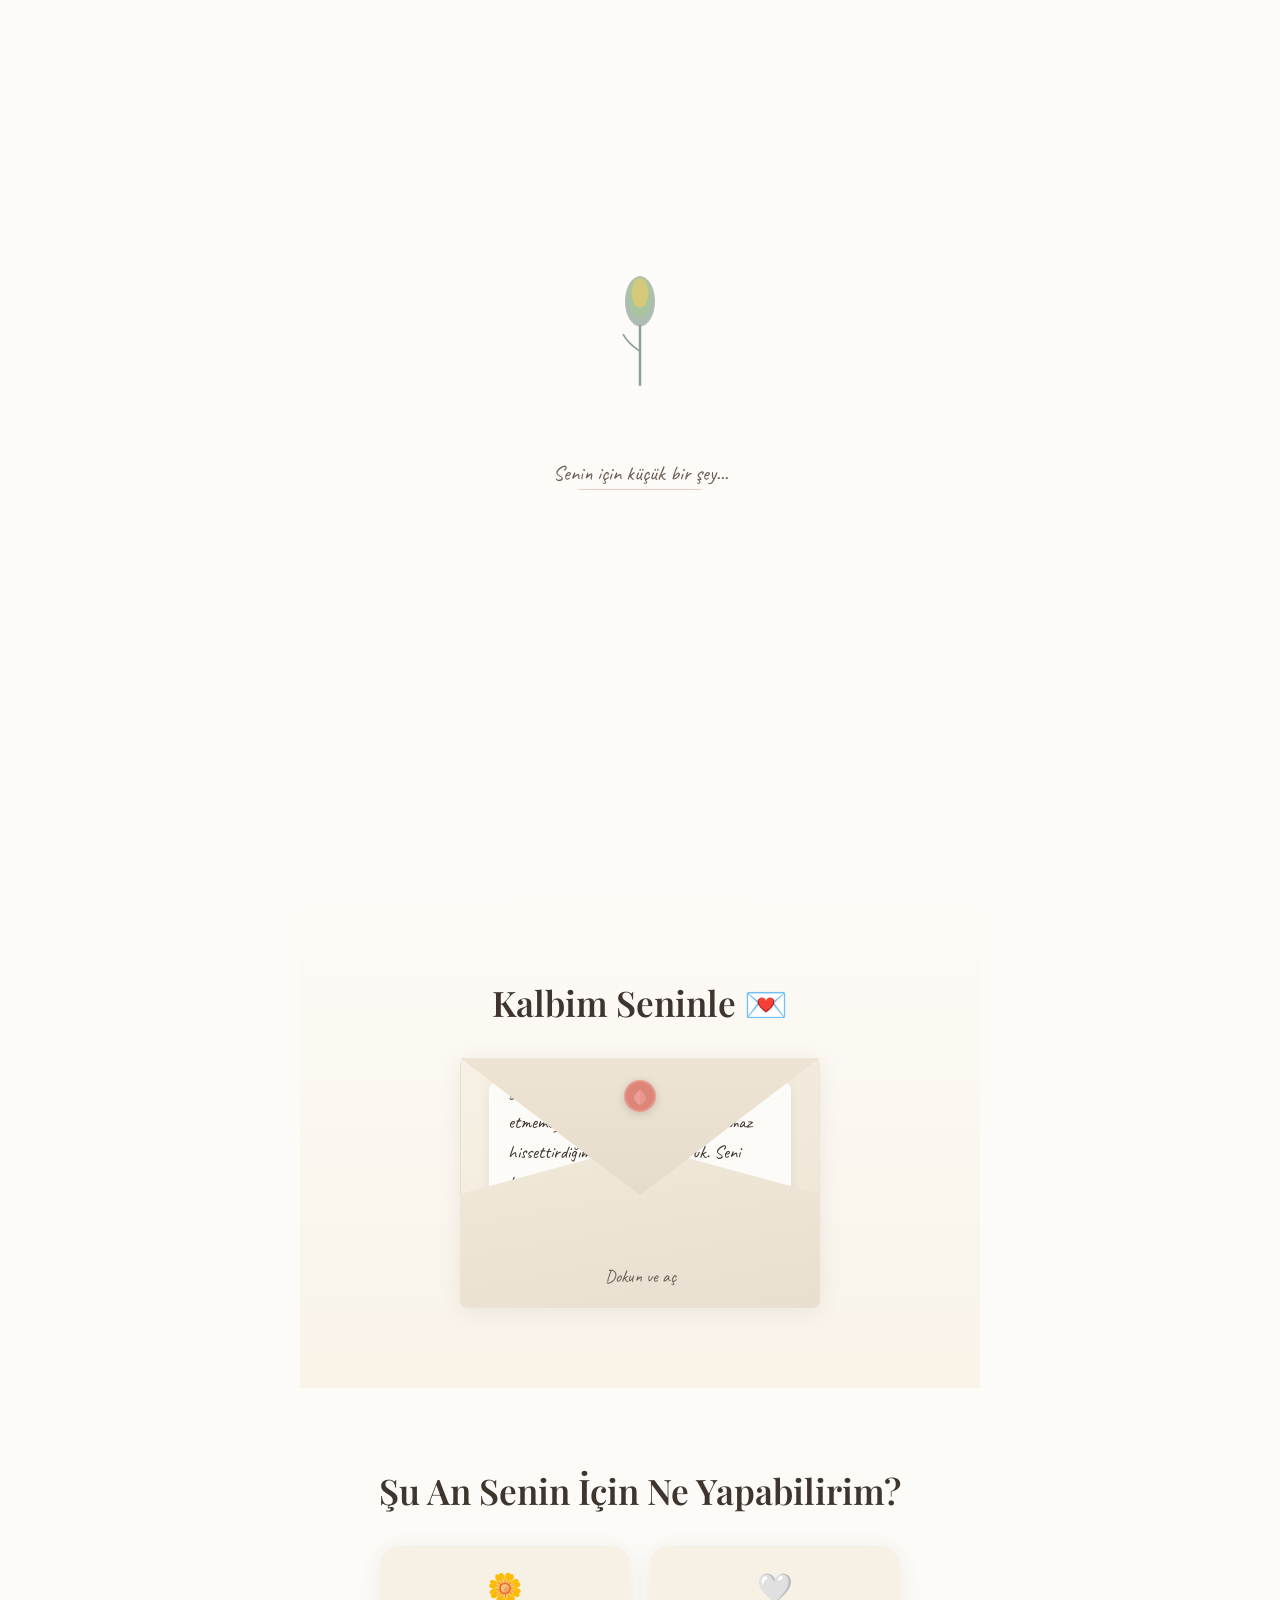
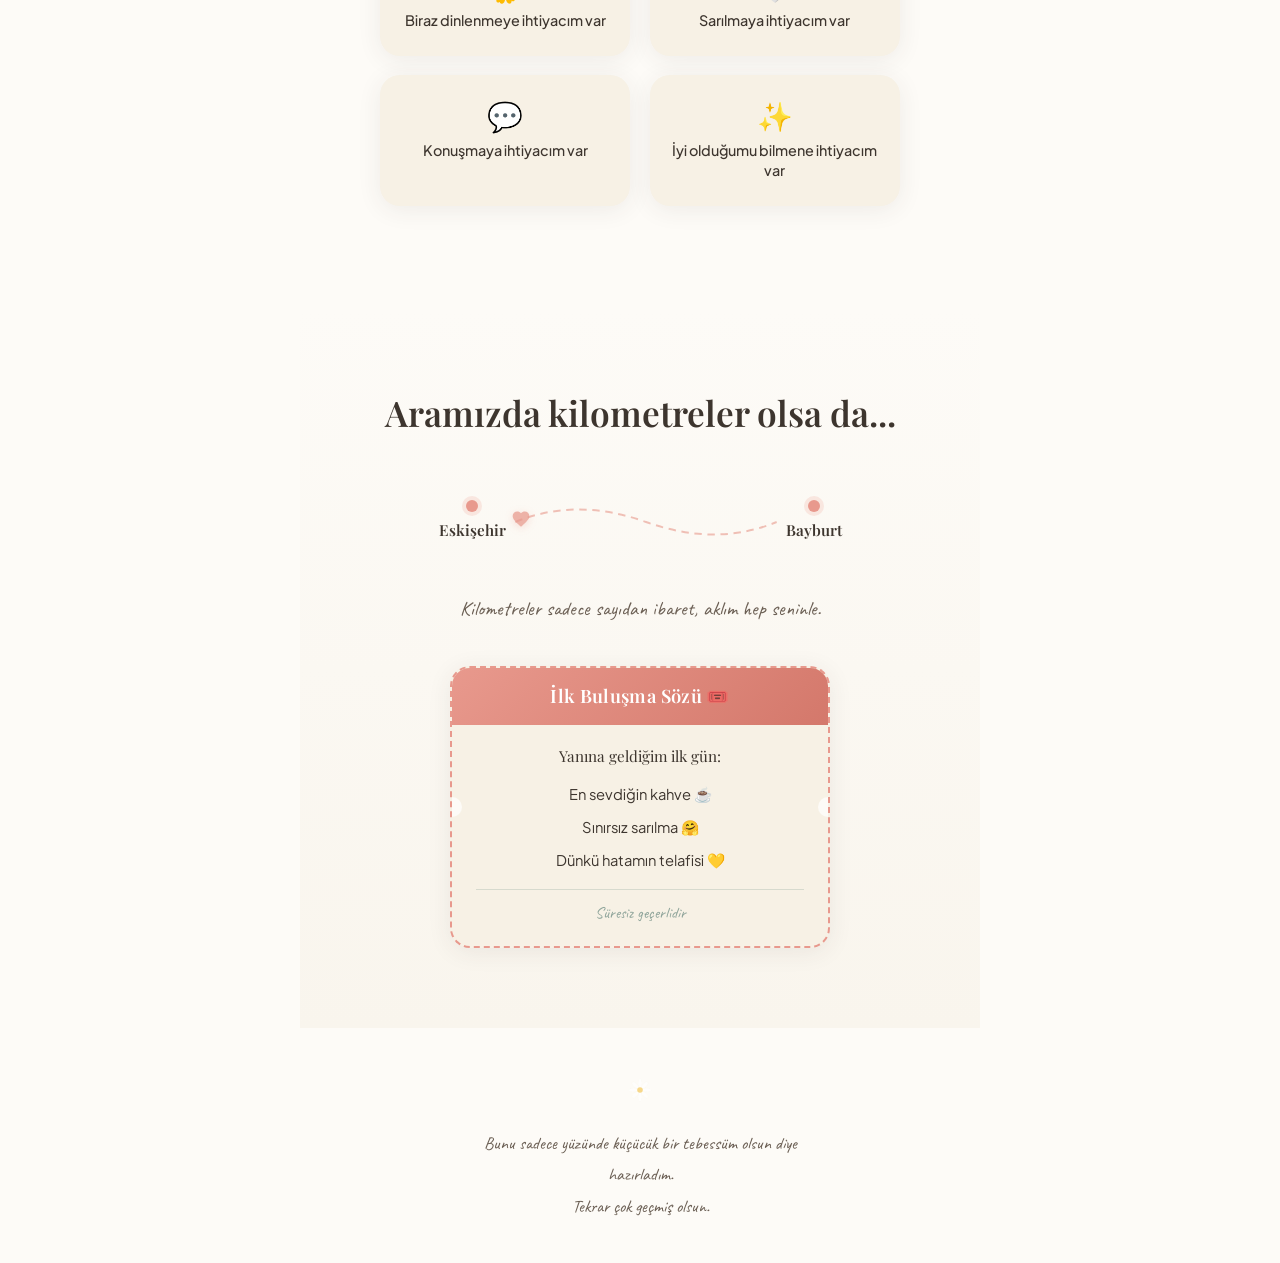
==== seninicin/index.html @ 99996514 "Add files via upload" ====
<!DOCTYPE html>
<html lang="tr">
<head>
  <meta charset="UTF-8">
  <meta name="viewport" content="width=device-width, initial-scale=1.0, viewport-fit=cover">
  <meta name="theme-color" content="#FDFBF7">
  <title>Senin İçin 🌼</title>
  <link rel="preconnect" href="https://fonts.googleapis.com">
  <link rel="preconnect" href="https://fonts.gstatic.com" crossorigin>
  <link href="https://fonts.googleapis.com/css2?family=Caveat:wght@400;600&family=Playfair+Display:ital,wght@0,400;0,600;0,700;1,400;1,600&family=Plus+Jakarta+Sans:wght@300;400;500;600&display=swap" rel="stylesheet">
  <link rel="stylesheet" href="style.css">
</head>
<body>

  <!-- ═══════════════ BÖLÜM 1: Açılış Ekranı ═══════════════ -->
  <section id="hero" class="hero">
    <div class="hero-inner">
      <!-- Papatya Tomurcuğu (başlangıç) -->
      <div class="daisy-container" id="daisyContainer">
        <!-- Tomurcuk SVG -->
        <svg class="daisy-bud" id="daisyBud" viewBox="0 0 120 180" xmlns="http://www.w3.org/2000/svg">
          <ellipse cx="60" cy="70" rx="18" ry="30" fill="#8DA399" opacity="0.7"/>
          <ellipse cx="60" cy="65" rx="14" ry="25" fill="#A8C5A0"/>
          <ellipse cx="60" cy="60" rx="10" ry="18" fill="#F4C95D" opacity="0.6"/>
          <line x1="60" y1="100" x2="60" y2="170" stroke="#8DA399" stroke-width="3" stroke-linecap="round"/>
          <path d="M60 130 Q45 120 40 110" stroke="#8DA399" stroke-width="2" fill="none" stroke-linecap="round"/>
        </svg>

        <!-- Açılmış Buket SVG (gizli başlar) -->
        <div class="bouquet-wrapper" id="bouquetWrapper">
          <svg class="daisy-bouquet" viewBox="0 0 320 380" xmlns="http://www.w3.org/2000/svg">
            <!-- Saplar -->
            <path d="M160 380 Q140 300 120 240" stroke="#8DA399" stroke-width="3" fill="none" stroke-linecap="round"/>
            <path d="M160 380 Q160 300 160 230" stroke="#8DA399" stroke-width="3" fill="none" stroke-linecap="round"/>
            <path d="M160 380 Q180 300 200 240" stroke="#8DA399" stroke-width="3" fill="none" stroke-linecap="round"/>
            <!-- Yapraklar -->
            <path d="M130 310 Q100 290 110 270" stroke="#8DA399" stroke-width="2" fill="#A8C5A066" stroke-linecap="round"/>
            <path d="M190 300 Q220 280 210 260" stroke="#8DA399" stroke-width="2" fill="#A8C5A066" stroke-linecap="round"/>

            <!-- Papatya 1 (sol) -->
            <g class="flower flower-1" transform="translate(120, 160)">
              <ellipse cx="0" cy="-28" rx="8" ry="18" fill="white" stroke="#f0e6d0" stroke-width="0.5" transform="rotate(0)"/>
              <ellipse cx="0" cy="-28" rx="8" ry="18" fill="white" stroke="#f0e6d0" stroke-width="0.5" transform="rotate(30)"/>
              <ellipse cx="0" cy="-28" rx="8" ry="18" fill="white" stroke="#f0e6d0" stroke-width="0.5" transform="rotate(60)"/>
              <ellipse cx="0" cy="-28" rx="8" ry="18" fill="white" stroke="#f0e6d0" stroke-width="0.5" transform="rotate(90)"/>
              <ellipse cx="0" cy="-28" rx="8" ry="18" fill="white" stroke="#f0e6d0" stroke-width="0.5" transform="rotate(120)"/>
              <ellipse cx="0" cy="-28" rx="8" ry="18" fill="white" stroke="#f0e6d0" stroke-width="0.5" transform="rotate(150)"/>
              <ellipse cx="0" cy="-28" rx="8" ry="18" fill="white" stroke="#f0e6d0" stroke-width="0.5" transform="rotate(180)"/>
              <ellipse cx="0" cy="-28" rx="8" ry="18" fill="white" stroke="#f0e6d0" stroke-width="0.5" transform="rotate(210)"/>
              <ellipse cx="0" cy="-28" rx="8" ry="18" fill="white" stroke="#f0e6d0" stroke-width="0.5" transform="rotate(240)"/>
              <ellipse cx="0" cy="-28" rx="8" ry="18" fill="white" stroke="#f0e6d0" stroke-width="0.5" transform="rotate(270)"/>
              <ellipse cx="0" cy="-28" rx="8" ry="18" fill="white" stroke="#f0e6d0" stroke-width="0.5" transform="rotate(300)"/>
              <ellipse cx="0" cy="-28" rx="8" ry="18" fill="white" stroke="#f0e6d0" stroke-width="0.5" transform="rotate(330)"/>
              <circle cx="0" cy="0" r="12" fill="#F4C95D"/>
              <circle cx="-3" cy="-3" r="2" fill="#E8B84D" opacity="0.5"/>
              <circle cx="4" cy="2" r="1.5" fill="#E8B84D" opacity="0.4"/>
            </g>

            <!-- Papatya 2 (orta) -->
            <g class="flower flower-2" transform="translate(160, 140)">
              <ellipse cx="0" cy="-32" rx="9" ry="20" fill="white" stroke="#f0e6d0" stroke-width="0.5" transform="rotate(0)"/>
              <ellipse cx="0" cy="-32" rx="9" ry="20" fill="white" stroke="#f0e6d0" stroke-width="0.5" transform="rotate(30)"/>
              <ellipse cx="0" cy="-32" rx="9" ry="20" fill="white" stroke="#f0e6d0" stroke-width="0.5" transform="rotate(60)"/>
              <ellipse cx="0" cy="-32" rx="9" ry="20" fill="white" stroke="#f0e6d0" stroke-width="0.5" transform="rotate(90)"/>
              <ellipse cx="0" cy="-32" rx="9" ry="20" fill="white" stroke="#f0e6d0" stroke-width="0.5" transform="rotate(120)"/>
              <ellipse cx="0" cy="-32" rx="9" ry="20" fill="white" stroke="#f0e6d0" stroke-width="0.5" transform="rotate(150)"/>
              <ellipse cx="0" cy="-32" rx="9" ry="20" fill="white" stroke="#f0e6d0" stroke-width="0.5" transform="rotate(180)"/>
              <ellipse cx="0" cy="-32" rx="9" ry="20" fill="white" stroke="#f0e6d0" stroke-width="0.5" transform="rotate(210)"/>
              <ellipse cx="0" cy="-32" rx="9" ry="20" fill="white" stroke="#f0e6d0" stroke-width="0.5" transform="rotate(240)"/>
              <ellipse cx="0" cy="-32" rx="9" ry="20" fill="white" stroke="#f0e6d0" stroke-width="0.5" transform="rotate(270)"/>
              <ellipse cx="0" cy="-32" rx="9" ry="20" fill="white" stroke="#f0e6d0" stroke-width="0.5" transform="rotate(300)"/>
              <ellipse cx="0" cy="-32" rx="9" ry="20" fill="white" stroke="#f0e6d0" stroke-width="0.5" transform="rotate(330)"/>
              <circle cx="0" cy="0" r="14" fill="#F4C95D"/>
              <circle cx="-4" cy="-4" r="2.5" fill="#E8B84D" opacity="0.5"/>
              <circle cx="5" cy="3" r="2" fill="#E8B84D" opacity="0.4"/>
            </g>

            <!-- Papatya 3 (sağ) -->
            <g class="flower flower-3" transform="translate(200, 160)">
              <ellipse cx="0" cy="-26" rx="7" ry="16" fill="white" stroke="#f0e6d0" stroke-width="0.5" transform="rotate(0)"/>
              <ellipse cx="0" cy="-26" rx="7" ry="16" fill="white" stroke="#f0e6d0" stroke-width="0.5" transform="rotate(30)"/>
              <ellipse cx="0" cy="-26" rx="7" ry="16" fill="white" stroke="#f0e6d0" stroke-width="0.5" transform="rotate(60)"/>
              <ellipse cx="0" cy="-26" rx="7" ry="16" fill="white" stroke="#f0e6d0" stroke-width="0.5" transform="rotate(90)"/>
              <ellipse cx="0" cy="-26" rx="7" ry="16" fill="white" stroke="#f0e6d0" stroke-width="0.5" transform="rotate(120)"/>
              <ellipse cx="0" cy="-26" rx="7" ry="16" fill="white" stroke="#f0e6d0" stroke-width="0.5" transform="rotate(150)"/>
              <ellipse cx="0" cy="-26" rx="7" ry="16" fill="white" stroke="#f0e6d0" stroke-width="0.5" transform="rotate(180)"/>
              <ellipse cx="0" cy="-26" rx="7" ry="16" fill="white" stroke="#f0e6d0" stroke-width="0.5" transform="rotate(210)"/>
              <ellipse cx="0" cy="-26" rx="7" ry="16" fill="white" stroke="#f0e6d0" stroke-width="0.5" transform="rotate(240)"/>
              <ellipse cx="0" cy="-26" rx="7" ry="16" fill="white" stroke="#f0e6d0" stroke-width="0.5" transform="rotate(270)"/>
              <ellipse cx="0" cy="-26" rx="7" ry="16" fill="white" stroke="#f0e6d0" stroke-width="0.5" transform="rotate(300)"/>
              <ellipse cx="0" cy="-26" rx="7" ry="16" fill="white" stroke="#f0e6d0" stroke-width="0.5" transform="rotate(330)"/>
              <circle cx="0" cy="0" r="11" fill="#F4C95D"/>
              <circle cx="-2" cy="-2" r="2" fill="#E8B84D" opacity="0.5"/>
              <circle cx="3" cy="2" r="1.5" fill="#E8B84D" opacity="0.4"/>
            </g>
          </svg>
        </div>
      </div>

      <button class="hero-cta" id="heroCta">Senin için küçük bir şey...</button>

      <!-- Açılış sonrası mesaj -->
      <div class="hero-message" id="heroMessage">
        <p class="hero-text">Şu an kapına gerçek bir çiçek bırakamıyorum ama bu papatyalar hiç solmasın ve sana ne kadar değer verdiğimi hep hatırlatsın.</p>
        <div class="scroll-hint" id="scrollHint">
          <span>Aşağı kaydır</span>
          <svg width="24" height="24" viewBox="0 0 24 24" fill="none" stroke="currentColor" stroke-width="2" stroke-linecap="round" stroke-linejoin="round">
            <path d="M7 13l5 5 5-5M7 6l5 5 5-5"/>
          </svg>
        </div>
      </div>
    </div>

    <!-- Yaprak parçacıkları için canvas -->
    <canvas id="petalCanvas"></canvas>
  </section>

  <!-- ═══════════════ BÖLÜM 2: Zarf Mektubu ═══════════════ -->
  <section id="envelope-section" class="section envelope-section">
    <h2 class="section-title reveal">Kalbim Seninle 💌</h2>

    <div class="envelope-wrapper reveal">
      <div class="envelope" id="envelope">
        <!-- Zarf gövdesi -->
        <div class="envelope-body">
          <div class="envelope-back"></div>

          <!-- Mektup kağıdı -->
          <div class="letter" id="letter">
            <p class="letter-text">
              Dün korktuğun o anda sana paniğimi belli etmemeye çalışırken soğuk ve umursamaz hissettirdiğim için içim çok buruk. Seni kırdığım için gerçekten çok üzgünüm.<br><br>
              Sen benim hayatımdaki en kıymetli şeysin ve iyi olman benim için her şeyden önemli.
            </p>
          </div>

          <!-- Zarf ön kapağı -->
          <div class="envelope-front"></div>
        </div>

        <!-- Zarf kapağı (üst flap) -->
        <div class="envelope-flap" id="envelopeFlap">
          <div class="wax-seal">
            <svg width="36" height="36" viewBox="0 0 36 36" xmlns="http://www.w3.org/2000/svg">
              <circle cx="18" cy="18" r="16" fill="#E8998D"/>
              <circle cx="18" cy="18" r="14" fill="#D4786B" opacity="0.6"/>
              <path d="M18 12 C18 12, 12 16, 12 20 C12 24, 18 27, 18 27 C18 27, 24 24, 24 20 C24 16, 18 12, 18 12Z" fill="#E8998D"/>
              <path d="M18 12 C18 12, 12 16, 12 20 C12 24, 18 27, 18 27" fill="#F4A39A" opacity="0.5"/>
            </svg>
          </div>
        </div>

        <span class="envelope-label" id="envelopeLabel">Dokun ve aç</span>
      </div>
    </div>
  </section>

  <!-- ═══════════════ BÖLÜM 3: Etkileşimli Kartlar ═══════════════ -->
  <section id="cards-section" class="section cards-section">
    <h2 class="section-title reveal">Şu An Senin İçin Ne Yapabilirim?</h2>

    <div class="cards-grid reveal">
      <button class="care-card" data-message="Telefonu bir kenara bırak, gözlerini dinlendir. Ben hiç acele etmeden burada seni bekliyor olacağım.">
        <span class="card-emoji">🌼</span>
        <span class="card-label">Biraz dinlenmeye ihtiyacım var</span>
      </button>

      <button class="care-card" data-message="Aramızda kilometreler olsa da şu an sana sımsıkı sarıldığımı hayal et. Yanına geldiğim ilk an telafi edeceğim.">
        <span class="card-emoji">🤍</span>
        <span class="card-label">Sarılmaya ihtiyacım var</span>
      </button>

      <button class="care-card" data-message="Tek bir mesajın veya çağrın yeter. Ne anlatmak istersen seni dinlemek için buradayım.">
        <span class="card-emoji">💬</span>
        <span class="card-label">Konuşmaya ihtiyacım var</span>
      </button>

      <button class="care-card" data-message="Bunu bilmek bugün alabileceğim en güzel haber olur. Kendine çok iyi bak.">
        <span class="card-emoji">✨</span>
        <span class="card-label">İyi olduğumu bilmene ihtiyacım var</span>
      </button>
    </div>

    <div class="card-response" id="cardResponse">
      <p class="response-text" id="responseText"></p>
    </div>
  </section>

  <!-- ═══════════════ BÖLÜM 4: Mesafe & Kupon ═══════════════ -->
  <section id="distance-section" class="section distance-section">
    <h2 class="section-title reveal">Aramızda kilometreler olsa da...</h2>

    <div class="distance-map reveal">
      <div class="city city-left">
        <span class="city-dot"></span>
        <span class="city-name">Eskişehir</span>
      </div>

      <div class="road-line">
        <svg class="road-svg" viewBox="0 0 300 60" preserveAspectRatio="none" xmlns="http://www.w3.org/2000/svg">
          <path id="roadPath" d="M10 30 Q75 5 150 30 Q225 55 290 30" stroke="#E8998D" stroke-width="2" stroke-dasharray="8 6" fill="none" opacity="0.6"/>
        </svg>
        <!-- Hareket eden kalp -->
        <div class="traveling-heart" id="travelingHeart">
          <svg width="20" height="20" viewBox="0 0 24 24" fill="#E8998D" xmlns="http://www.w3.org/2000/svg">
            <path d="M12 21.35l-1.45-1.32C5.4 15.36 2 12.28 2 8.5 2 5.42 4.42 3 7.5 3c1.74 0 3.41.81 4.5 2.09C13.09 3.81 14.76 3 16.5 3 19.58 3 22 5.42 22 8.5c0 3.78-3.4 6.86-8.55 11.54L12 21.35z"/>
          </svg>
        </div>
      </div>

      <div class="city city-right">
        <span class="city-dot"></span>
        <span class="city-name">Bayburt</span>
      </div>
    </div>

    <p class="distance-quote reveal">Kilometreler sadece sayıdan ibaret, aklım hep seninle.</p>

    <!-- Kupon -->
    <div class="coupon reveal">
      <div class="coupon-inner">
        <div class="coupon-header">
          <span>İlk Buluşma Sözü 🎟️</span>
        </div>
        <div class="coupon-body">
          <p>Yanına geldiğim ilk gün:</p>
          <ul>
            <li>En sevdiğin kahve ☕</li>
            <li>Sınırsız sarılma 🤗</li>
            <li>Dünkü hatamın telafisi 💛</li>
          </ul>
          <span class="coupon-validity">Süresiz geçerlidir</span>
        </div>
      </div>
    </div>
  </section>

  <!-- ═══════════════ BÖLÜM 5: Footer ═══════════════ -->
  <footer class="footer reveal">
    <div class="footer-daisy">
      <svg width="28" height="28" viewBox="0 0 60 60" xmlns="http://www.w3.org/2000/svg">
        <g transform="translate(30,30)">
          <ellipse cx="0" cy="-14" rx="4" ry="10" fill="white" stroke="#f0e6d0" stroke-width="0.3" transform="rotate(0)"/>
          <ellipse cx="0" cy="-14" rx="4" ry="10" fill="white" stroke="#f0e6d0" stroke-width="0.3" transform="rotate(45)"/>
          <ellipse cx="0" cy="-14" rx="4" ry="10" fill="white" stroke="#f0e6d0" stroke-width="0.3" transform="rotate(90)"/>
          <ellipse cx="0" cy="-14" rx="4" ry="10" fill="white" stroke="#f0e6d0" stroke-width="0.3" transform="rotate(135)"/>
          <ellipse cx="0" cy="-14" rx="4" ry="10" fill="white" stroke="#f0e6d0" stroke-width="0.3" transform="rotate(180)"/>
          <ellipse cx="0" cy="-14" rx="4" ry="10" fill="white" stroke="#f0e6d0" stroke-width="0.3" transform="rotate(225)"/>
          <ellipse cx="0" cy="-14" rx="4" ry="10" fill="white" stroke="#f0e6d0" stroke-width="0.3" transform="rotate(270)"/>
          <ellipse cx="0" cy="-14" rx="4" ry="10" fill="white" stroke="#f0e6d0" stroke-width="0.3" transform="rotate(315)"/>
          <circle cx="0" cy="0" r="6" fill="#F4C95D"/>
        </g>
      </svg>
    </div>
    <p class="footer-text">Bunu sadece yüzünde küçücük bir tebessüm olsun diye hazırladım.<br>Tekrar çok geçmiş olsun.</p>
  </footer>

  <script src="script.js"></script>
</body>
</html>
---- seninicin/style.css ----
/* ══════════════════════════════════════════
   RESET & FOUNDATIONS
   ══════════════════════════════════════════ */

*, *::before, *::after {
  margin: 0;
  padding: 0;
  box-sizing: border-box;
}

:root {
  --bg-main: #FDFBF7;
  --bg-card: #F7F1E5;
  --yellow: #F4C95D;
  --coral: #E8998D;
  --sage: #8DA399;
  --text: #3D352E;
  --text-light: #6B5F54;
  --white: #ffffff;
  --shadow-soft: 0 4px 24px rgba(61, 53, 46, 0.08);
  --shadow-hover: 0 8px 32px rgba(61, 53, 46, 0.14);
  --radius: 20px;
  --radius-sm: 12px;
}

html {
  scroll-behavior: smooth;
  -webkit-text-size-adjust: 100%;
}

body {
  font-family: 'Plus Jakarta Sans', -apple-system, BlinkMacSystemFont, sans-serif;
  background-color: var(--bg-main);
  color: var(--text);
  line-height: 1.7;
  overflow-x: hidden;
  -webkit-font-smoothing: antialiased;
  -moz-osx-font-smoothing: grayscale;
}

/* ══════════════════════════════════════════
   TYPOGRAPHY
   ══════════════════════════════════════════ */

h2, .section-title {
  font-family: 'Playfair Display', Georgia, serif;
  font-weight: 600;
  font-size: clamp(1.5rem, 5vw, 2.2rem);
  text-align: center;
  color: var(--text);
  margin-bottom: 2rem;
  line-height: 1.3;
}

/* ══════════════════════════════════════════
   GLOBAL SECTION SPACING
   ══════════════════════════════════════════ */

.section {
  padding: 4rem 1.25rem;
  max-width: 600px;
  margin: 0 auto;
}

/* ══════════════════════════════════════════
   REVEAL ANIMATIONS (IntersectionObserver)
   ══════════════════════════════════════════ */

.reveal {
  opacity: 0;
  transform: translateY(30px);
  transition: opacity 0.8s cubic-bezier(0.22, 1, 0.36, 1),
              transform 0.8s cubic-bezier(0.22, 1, 0.36, 1);
}

.reveal.visible {
  opacity: 1;
  transform: translateY(0);
}

/* ══════════════════════════════════════════
   BÖLÜM 1: HERO — AÇILIŞ EKRANI
   ══════════════════════════════════════════ */

.hero {
  position: relative;
  min-height: 100dvh;
  display: flex;
  align-items: center;
  justify-content: center;
  overflow: hidden;
}

.hero-inner {
  display: flex;
  flex-direction: column;
  align-items: center;
  gap: 1.5rem;
  z-index: 2;
  padding: 2rem 1.25rem;
  text-align: center;
}

/* Papatya Container */
.daisy-container {
  position: relative;
  width: 180px;
  height: 220px;
  display: flex;
  align-items: center;
  justify-content: center;
}

.daisy-bud {
  width: 100px;
  height: 150px;
  animation: pulse 2.5s ease-in-out infinite;
  transition: opacity 0.6s ease, transform 0.6s ease;
  cursor: pointer;
}

@keyframes pulse {
  0%, 100% { transform: scale(1); opacity: 1; }
  50% { transform: scale(1.08); opacity: 0.85; }
}

.bouquet-wrapper {
  position: absolute;
  top: 50%;
  left: 50%;
  transform: translate(-50%, -50%) scale(0);
  opacity: 0;
  transition: transform 1s cubic-bezier(0.34, 1.56, 0.64, 1),
              opacity 0.8s ease;
  width: 260px;
  height: 320px;
}

.bouquet-wrapper.bloomed {
  transform: translate(-50%, -50%) scale(1);
  opacity: 1;
}

.daisy-bud.hidden {
  opacity: 0;
  transform: scale(0.3);
  pointer-events: none;
}

.flower {
  transform-origin: center;
}

.flower-1 { animation: sway 4s ease-in-out infinite; }
.flower-2 { animation: sway 4.5s ease-in-out 0.3s infinite; }
.flower-3 { animation: sway 3.8s ease-in-out 0.6s infinite; }

@keyframes sway {
  0%, 100% { transform: translate(120px, 160px) rotate(0deg); }
  50% { transform: translate(120px, 160px) rotate(3deg); }
}

.flower-2 {
  animation-name: sway2;
}
@keyframes sway2 {
  0%, 100% { transform: translate(160px, 140px) rotate(0deg); }
  50% { transform: translate(160px, 140px) rotate(-2deg); }
}

.flower-3 {
  animation-name: sway3;
}
@keyframes sway3 {
  0%, 100% { transform: translate(200px, 160px) rotate(0deg); }
  50% { transform: translate(200px, 160px) rotate(4deg); }
}

/* Hero CTA Button */
.hero-cta {
  font-family: 'Caveat', cursive;
  font-size: 1.3rem;
  color: var(--text-light);
  background: none;
  border: none;
  cursor: pointer;
  padding: 0.5rem 1rem;
  position: relative;
  transition: color 0.3s;
}

.hero-cta::after {
  content: '';
  position: absolute;
  bottom: 4px;
  left: 50%;
  transform: translateX(-50%);
  width: 60%;
  height: 1px;
  background: var(--coral);
  opacity: 0.5;
}

.hero-cta.hidden {
  opacity: 0;
  pointer-events: none;
  transition: opacity 0.5s;
}

/* Hero Message */
.hero-message {
  opacity: 0;
  transform: translateY(20px);
  transition: opacity 1s ease 0.5s, transform 1s ease 0.5s;
  max-width: 340px;
  pointer-events: none;
}

.hero-message.visible {
  opacity: 1;
  transform: translateY(0);
  pointer-events: auto;
}

.hero-text {
  font-family: 'Playfair Display', serif;
  font-size: 1.05rem;
  font-style: italic;
  color: var(--text);
  line-height: 1.8;
  margin-bottom: 2rem;
}

/* Scroll hint */
.scroll-hint {
  display: flex;
  flex-direction: column;
  align-items: center;
  gap: 0.3rem;
  color: var(--sage);
  font-size: 0.85rem;
  animation: bounce 2s ease-in-out infinite;
}

@keyframes bounce {
  0%, 100% { transform: translateY(0); }
  50% { transform: translateY(8px); }
}

/* Petal Canvas */
#petalCanvas {
  position: fixed;
  top: 0;
  left: 0;
  width: 100%;
  height: 100%;
  pointer-events: none;
  z-index: 999;
  opacity: 0;
  transition: opacity 1s ease;
}

#petalCanvas.active {
  opacity: 1;
}

/* ══════════════════════════════════════════
   BÖLÜM 2: ZARF MEKTUBU
   ══════════════════════════════════════════ */

.envelope-section {
  background: linear-gradient(180deg, var(--bg-main) 0%, #F9F3E8 100%);
}

.envelope-wrapper {
  display: flex;
  justify-content: center;
  perspective: 800px;
}

.envelope {
  position: relative;
  width: min(320px, 85vw);
  height: 220px;
  cursor: pointer;
  -webkit-tap-highlight-color: transparent;
}

.envelope-body {
  position: relative;
  width: 100%;
  height: 100%;
}

.envelope-back {
  position: absolute;
  inset: 0;
  background: linear-gradient(145deg, #F7F1E5, #EDE4D4);
  border-radius: 8px;
  box-shadow: var(--shadow-soft);
  border: 1px solid rgba(61, 53, 46, 0.06);
}

.envelope-front {
  position: absolute;
  bottom: 0;
  left: 0;
  right: 0;
  height: 65%;
  background: linear-gradient(170deg, #F0E8D8, #E8DFD0);
  clip-path: polygon(0 30%, 50% 0, 100% 30%, 100% 100%, 0 100%);
  border-radius: 0 0 8px 8px;
  z-index: 3;
}

.envelope-flap {
  position: absolute;
  top: 0;
  left: 0;
  right: 0;
  height: 55%;
  background: linear-gradient(to bottom, #EDE4D4, #E5DCCC);
  clip-path: polygon(0 0, 50% 100%, 100% 0);
  transform-origin: top center;
  transition: transform 0.8s cubic-bezier(0.4, 0, 0.2, 1);
  z-index: 5;
  display: flex;
  align-items: center;
  justify-content: center;
}

.envelope.opened .envelope-flap {
  transform: rotateX(180deg);
  z-index: 1;
}

.wax-seal {
  margin-top: -15%;
  filter: drop-shadow(0 2px 4px rgba(0,0,0,0.15));
  transition: transform 0.5s, opacity 0.5s;
}

.envelope.opened .wax-seal {
  opacity: 0;
  transform: scale(0.5);
}

.envelope-label {
  position: absolute;
  bottom: 16px;
  left: 50%;
  transform: translateX(-50%);
  font-family: 'Caveat', cursive;
  font-size: 1.1rem;
  color: var(--text-light);
  z-index: 4;
  white-space: nowrap;
  transition: opacity 0.4s;
}

.envelope.opened .envelope-label {
  opacity: 0;
}

/* Letter */
.letter {
  position: absolute;
  top: 10%;
  left: 8%;
  right: 8%;
  bottom: 10%;
  background: var(--bg-main);
  border-radius: 6px;
  padding: 1.2rem;
  z-index: 2;
  transform: translateY(0);
  transition: transform 1s cubic-bezier(0.22, 1, 0.36, 1) 0.3s;
  box-shadow: 0 2px 12px rgba(0,0,0,0.06);
  overflow: hidden;
  display: flex;
  align-items: center;
}

.envelope.opened .letter {
  transform: translateY(-110%);
}

.letter-text {
  font-family: 'Caveat', cursive;
  font-size: 1.05rem;
  color: var(--text);
  line-height: 1.65;
  text-align: left;
}

/* ══════════════════════════════════════════
   BÖLÜM 3: ETKİLEŞİMLİ KARTLAR
   ══════════════════════════════════════════ */

.cards-section {
  background: var(--bg-main);
}

.cards-grid {
  display: grid;
  grid-template-columns: 1fr 1fr;
  gap: 0.85rem;
  max-width: 400px;
  margin: 0 auto;
}

.care-card {
  display: flex;
  flex-direction: column;
  align-items: center;
  gap: 0.6rem;
  padding: 1.2rem 0.8rem;
  background: var(--bg-card);
  border: 2px solid transparent;
  border-radius: var(--radius);
  cursor: pointer;
  transition: all 0.4s cubic-bezier(0.22, 1, 0.36, 1);
  box-shadow: var(--shadow-soft);
  font-family: 'Plus Jakarta Sans', sans-serif;
  -webkit-tap-highlight-color: transparent;
}

.care-card:hover,
.care-card:focus-visible {
  transform: translateY(-3px);
  box-shadow: var(--shadow-hover);
  border-color: var(--yellow);
}

.care-card.active {
  border-color: var(--coral);
  background: linear-gradient(135deg, #FFF8F0, var(--bg-card));
  transform: scale(0.97);
}

.card-emoji {
  font-size: 1.8rem;
  line-height: 1;
}

.card-label {
  font-size: 0.82rem;
  font-weight: 500;
  text-align: center;
  color: var(--text);
  line-height: 1.4;
}

/* Card response message */
.card-response {
  max-width: 400px;
  margin: 1.5rem auto 0;
  overflow: hidden;
  max-height: 0;
  opacity: 0;
  transition: max-height 0.6s cubic-bezier(0.22, 1, 0.36, 1),
              opacity 0.5s ease,
              margin 0.4s;
}

.card-response.show {
  max-height: 200px;
  opacity: 1;
  margin-top: 1.5rem;
}

.response-text {
  background: var(--bg-card);
  padding: 1.2rem 1.4rem;
  border-radius: var(--radius);
  font-family: 'Caveat', cursive;
  font-size: 1.1rem;
  line-height: 1.6;
  color: var(--text);
  text-align: center;
  border-left: 3px solid var(--coral);
  box-shadow: var(--shadow-soft);
}

/* ══════════════════════════════════════════
   BÖLÜM 4: MESAFE & KUPON
   ══════════════════════════════════════════ */

.distance-section {
  background: linear-gradient(180deg, var(--bg-main) 0%, #F9F5ED 100%);
}

.distance-map {
  display: flex;
  align-items: center;
  justify-content: center;
  gap: 0;
  padding: 1.5rem 0;
  position: relative;
}

.city {
  display: flex;
  flex-direction: column;
  align-items: center;
  gap: 0.4rem;
  flex-shrink: 0;
}

.city-dot {
  width: 12px;
  height: 12px;
  border-radius: 50%;
  background: var(--coral);
  box-shadow: 0 0 0 4px rgba(232, 153, 141, 0.2);
  animation: dotPulse 2s ease-in-out infinite;
}

@keyframes dotPulse {
  0%, 100% { box-shadow: 0 0 0 4px rgba(232, 153, 141, 0.2); }
  50% { box-shadow: 0 0 0 8px rgba(232, 153, 141, 0.1); }
}

.city-name {
  font-family: 'Playfair Display', serif;
  font-size: 0.95rem;
  font-weight: 600;
  color: var(--text);
}

.road-line {
  flex: 1;
  max-width: 220px;
  position: relative;
  height: 60px;
}

.road-svg {
  width: 100%;
  height: 100%;
}

.traveling-heart {
  position: absolute;
  top: 0;
  left: 0;
  animation: travelHeart 4s ease-in-out infinite;
  filter: drop-shadow(0 2px 4px rgba(232, 153, 141, 0.4));
}

@keyframes travelHeart {
  0% {
    offset-distance: 0%;
    opacity: 0.6;
  }
  50% {
    opacity: 1;
  }
  100% {
    offset-distance: 100%;
    opacity: 0.6;
  }
}

.distance-quote {
  font-family: 'Caveat', cursive;
  font-size: 1.25rem;
  text-align: center;
  color: var(--text-light);
  margin: 1rem 0 2.5rem;
}

/* Kupon */
.coupon {
  max-width: 380px;
  margin: 0 auto;
}

.coupon-inner {
  background: var(--bg-card);
  border: 2px dashed var(--coral);
  border-radius: var(--radius);
  overflow: hidden;
  box-shadow: var(--shadow-soft);
  position: relative;
}

/* Kupon kenar yarım daireleri */
.coupon-inner::before,
.coupon-inner::after {
  content: '';
  position: absolute;
  width: 20px;
  height: 20px;
  background: var(--bg-main);
  border-radius: 50%;
  top: 50%;
  transform: translateY(-50%);
}

.coupon-inner::before { left: -10px; }
.coupon-inner::after { right: -10px; }

.coupon-header {
  background: linear-gradient(135deg, var(--coral), #D4786B);
  color: var(--white);
  padding: 0.8rem 1rem;
  text-align: center;
  font-family: 'Playfair Display', serif;
  font-size: 1.15rem;
  font-weight: 600;
  letter-spacing: 0.02em;
}

.coupon-body {
  padding: 1.2rem 1.5rem;
  text-align: center;
}

.coupon-body p {
  font-family: 'Playfair Display', serif;
  font-size: 0.95rem;
  margin-bottom: 0.8rem;
  color: var(--text);
}

.coupon-body ul {
  list-style: none;
  display: flex;
  flex-direction: column;
  gap: 0.5rem;
  margin-bottom: 1rem;
}

.coupon-body li {
  font-family: 'Plus Jakarta Sans', sans-serif;
  font-size: 0.92rem;
  color: var(--text);
}

.coupon-validity {
  display: inline-block;
  font-family: 'Caveat', cursive;
  font-size: 1rem;
  color: var(--sage);
  border-top: 1px solid rgba(141, 163, 153, 0.3);
  padding-top: 0.6rem;
  width: 100%;
}

/* ══════════════════════════════════════════
   BÖLÜM 5: FOOTER
   ══════════════════════════════════════════ */

.footer {
  padding: 3rem 1.25rem 2.5rem;
  text-align: center;
  display: flex;
  flex-direction: column;
  align-items: center;
  gap: 1rem;
}

.footer-daisy {
  opacity: 0.7;
}

.footer-text {
  font-family: 'Caveat', cursive;
  font-size: 1.1rem;
  color: var(--text-light);
  line-height: 1.8;
  max-width: 320px;
}

/* ══════════════════════════════════════════
   RESPONSIVE — TABLET & LARGER
   ══════════════════════════════════════════ */

@media (min-width: 480px) {
  .cards-grid {
    gap: 1rem;
    max-width: 440px;
  }

  .care-card {
    padding: 1.5rem 1rem;
  }

  .card-label {
    font-size: 0.9rem;
  }

  .envelope {
    width: 360px;
    height: 250px;
  }

  .letter-text {
    font-size: 1.15rem;
  }

  .road-line {
    max-width: 280px;
  }
}

@media (min-width: 768px) {
  .section {
    padding: 5rem 2rem;
    max-width: 680px;
  }

  .cards-grid {
    max-width: 520px;
    gap: 1.2rem;
  }
}

/* ══════════════════════════════════════════
   ACCESSIBILITY & MOTION
   ══════════════════════════════════════════ */

@media (prefers-reduced-motion: reduce) {
  *, *::before, *::after {
    animation-duration: 0.01ms !important;
    animation-iteration-count: 1 !important;
    transition-duration: 0.01ms !important;
  }
}

/* Focus visible */
*:focus-visible {
  outline: 2px solid var(--coral);
  outline-offset: 3px;
  border-radius: 4px;
}
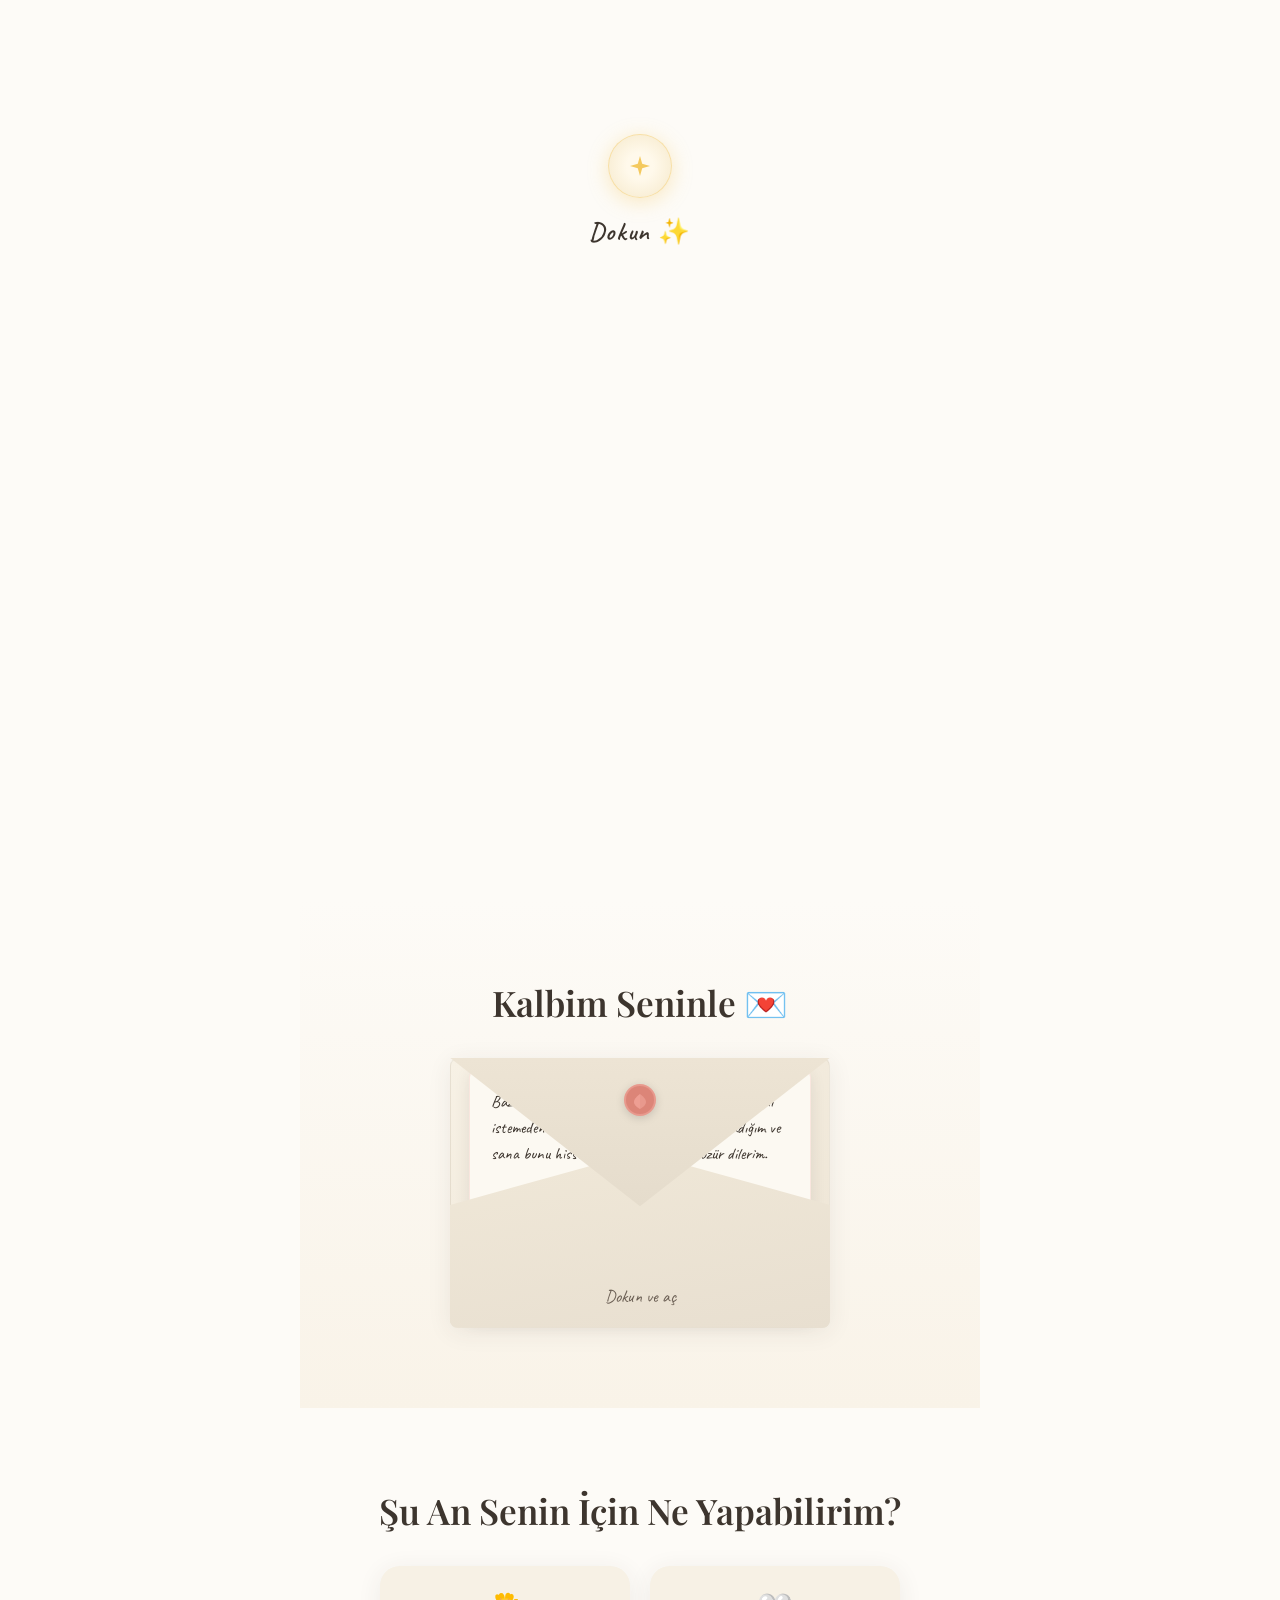
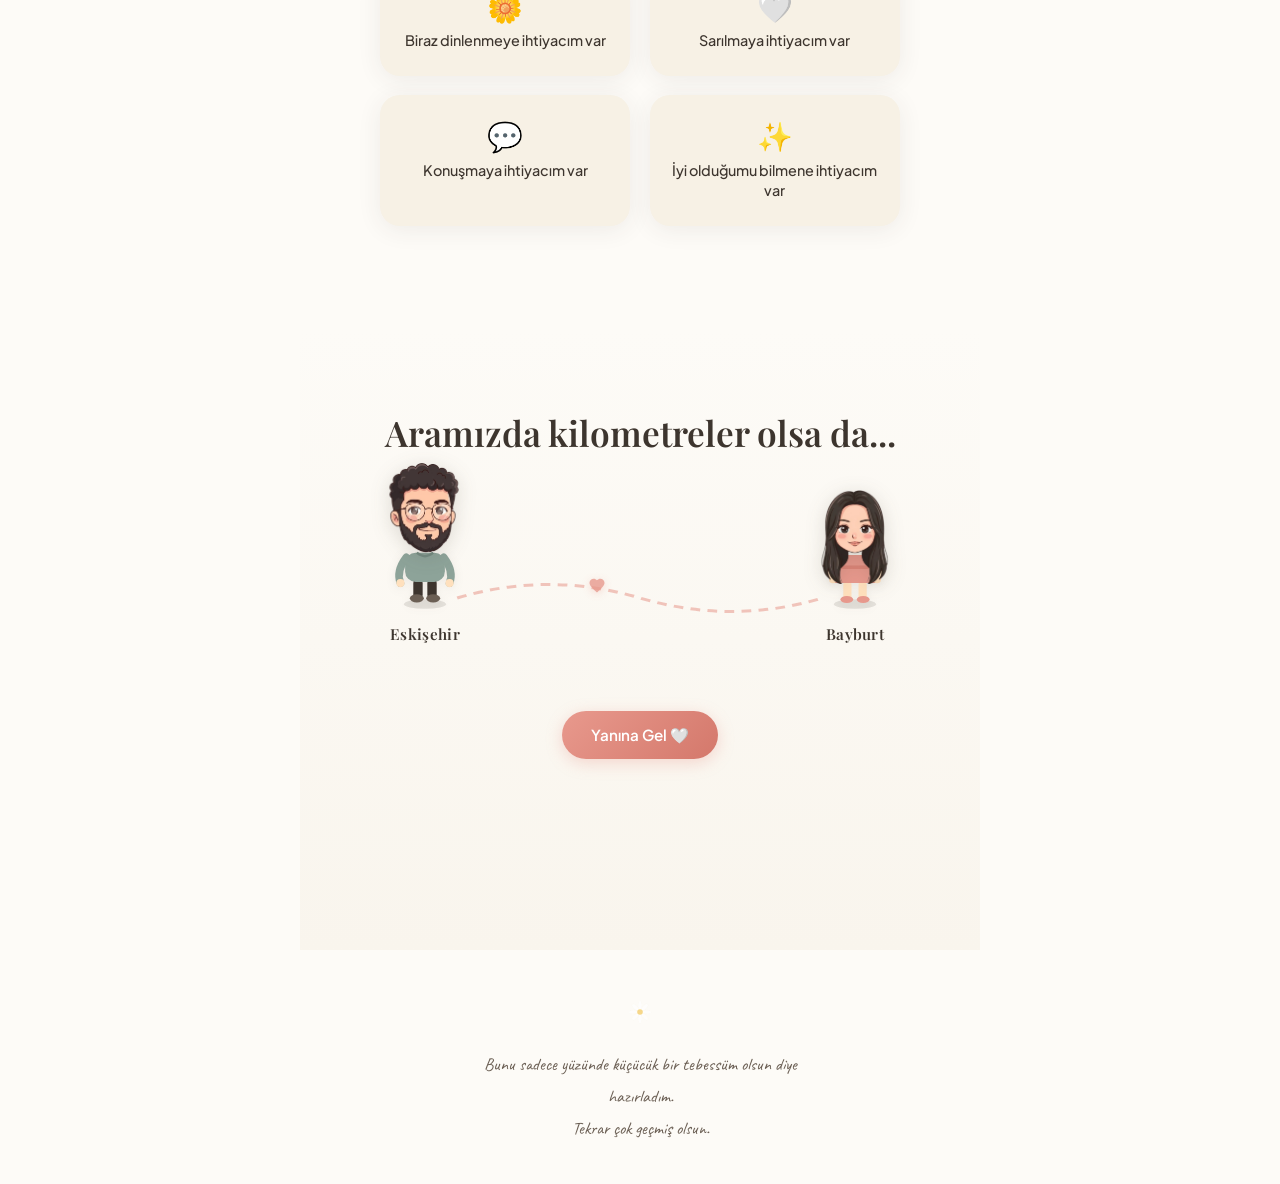
==== commit d2ac1176: "Add files via upload" ====
--- a/seninicin/index.html
+++ b/seninicin/index.html
@@ -15,93 +15,201 @@
   <!-- ═══════════════ BÖLÜM 1: Açılış Ekranı ═══════════════ -->
   <section id="hero" class="hero">
     <div class="hero-inner">
-      <!-- Papatya Tomurcuğu (başlangıç) -->
+      <!-- Dokun İpucu (Başlangıç ekranı) -->
+      <div class="tap-cue" id="tapCue">
+        <div class="tap-circle">
+          <svg class="tap-sparkle" width="24" height="24" viewBox="0 0 24 24" fill="none">
+            <path d="M12 2L14.2 9.8L22 12L14.2 14.2L12 22L9.8 14.2L2 12L9.8 9.8L12 2Z" fill="#F4C95D"/>
+          </svg>
+        </div>
+        <p class="tap-text">Dokun ✨</p>
+      </div>
+
+      <!-- Çiçek Buketi (Papatyalar + Unutma Beni Çiçekleri) -->
       <div class="daisy-container" id="daisyContainer">
-        <!-- Tomurcuk SVG -->
-        <svg class="daisy-bud" id="daisyBud" viewBox="0 0 120 180" xmlns="http://www.w3.org/2000/svg">
-          <ellipse cx="60" cy="70" rx="18" ry="30" fill="#8DA399" opacity="0.7"/>
-          <ellipse cx="60" cy="65" rx="14" ry="25" fill="#A8C5A0"/>
-          <ellipse cx="60" cy="60" rx="10" ry="18" fill="#F4C95D" opacity="0.6"/>
-          <line x1="60" y1="100" x2="60" y2="170" stroke="#8DA399" stroke-width="3" stroke-linecap="round"/>
-          <path d="M60 130 Q45 120 40 110" stroke="#8DA399" stroke-width="2" fill="none" stroke-linecap="round"/>
-        </svg>
-
-        <!-- Açılmış Buket SVG (gizli başlar) -->
         <div class="bouquet-wrapper" id="bouquetWrapper">
-          <svg class="daisy-bouquet" viewBox="0 0 320 380" xmlns="http://www.w3.org/2000/svg">
-            <!-- Saplar -->
-            <path d="M160 380 Q140 300 120 240" stroke="#8DA399" stroke-width="3" fill="none" stroke-linecap="round"/>
-            <path d="M160 380 Q160 300 160 230" stroke="#8DA399" stroke-width="3" fill="none" stroke-linecap="round"/>
-            <path d="M160 380 Q180 300 200 240" stroke="#8DA399" stroke-width="3" fill="none" stroke-linecap="round"/>
-            <!-- Yapraklar -->
-            <path d="M130 310 Q100 290 110 270" stroke="#8DA399" stroke-width="2" fill="#A8C5A066" stroke-linecap="round"/>
-            <path d="M190 300 Q220 280 210 260" stroke="#8DA399" stroke-width="2" fill="#A8C5A066" stroke-linecap="round"/>
-
-            <!-- Papatya 1 (sol) -->
-            <g class="flower flower-1" transform="translate(120, 160)">
-              <ellipse cx="0" cy="-28" rx="8" ry="18" fill="white" stroke="#f0e6d0" stroke-width="0.5" transform="rotate(0)"/>
-              <ellipse cx="0" cy="-28" rx="8" ry="18" fill="white" stroke="#f0e6d0" stroke-width="0.5" transform="rotate(30)"/>
-              <ellipse cx="0" cy="-28" rx="8" ry="18" fill="white" stroke="#f0e6d0" stroke-width="0.5" transform="rotate(60)"/>
-              <ellipse cx="0" cy="-28" rx="8" ry="18" fill="white" stroke="#f0e6d0" stroke-width="0.5" transform="rotate(90)"/>
-              <ellipse cx="0" cy="-28" rx="8" ry="18" fill="white" stroke="#f0e6d0" stroke-width="0.5" transform="rotate(120)"/>
-              <ellipse cx="0" cy="-28" rx="8" ry="18" fill="white" stroke="#f0e6d0" stroke-width="0.5" transform="rotate(150)"/>
-              <ellipse cx="0" cy="-28" rx="8" ry="18" fill="white" stroke="#f0e6d0" stroke-width="0.5" transform="rotate(180)"/>
-              <ellipse cx="0" cy="-28" rx="8" ry="18" fill="white" stroke="#f0e6d0" stroke-width="0.5" transform="rotate(210)"/>
-              <ellipse cx="0" cy="-28" rx="8" ry="18" fill="white" stroke="#f0e6d0" stroke-width="0.5" transform="rotate(240)"/>
-              <ellipse cx="0" cy="-28" rx="8" ry="18" fill="white" stroke="#f0e6d0" stroke-width="0.5" transform="rotate(270)"/>
-              <ellipse cx="0" cy="-28" rx="8" ry="18" fill="white" stroke="#f0e6d0" stroke-width="0.5" transform="rotate(300)"/>
-              <ellipse cx="0" cy="-28" rx="8" ry="18" fill="white" stroke="#f0e6d0" stroke-width="0.5" transform="rotate(330)"/>
-              <circle cx="0" cy="0" r="12" fill="#F4C95D"/>
-              <circle cx="-3" cy="-3" r="2" fill="#E8B84D" opacity="0.5"/>
-              <circle cx="4" cy="2" r="1.5" fill="#E8B84D" opacity="0.4"/>
-            </g>
-
-            <!-- Papatya 2 (orta) -->
-            <g class="flower flower-2" transform="translate(160, 140)">
-              <ellipse cx="0" cy="-32" rx="9" ry="20" fill="white" stroke="#f0e6d0" stroke-width="0.5" transform="rotate(0)"/>
-              <ellipse cx="0" cy="-32" rx="9" ry="20" fill="white" stroke="#f0e6d0" stroke-width="0.5" transform="rotate(30)"/>
-              <ellipse cx="0" cy="-32" rx="9" ry="20" fill="white" stroke="#f0e6d0" stroke-width="0.5" transform="rotate(60)"/>
-              <ellipse cx="0" cy="-32" rx="9" ry="20" fill="white" stroke="#f0e6d0" stroke-width="0.5" transform="rotate(90)"/>
-              <ellipse cx="0" cy="-32" rx="9" ry="20" fill="white" stroke="#f0e6d0" stroke-width="0.5" transform="rotate(120)"/>
-              <ellipse cx="0" cy="-32" rx="9" ry="20" fill="white" stroke="#f0e6d0" stroke-width="0.5" transform="rotate(150)"/>
-              <ellipse cx="0" cy="-32" rx="9" ry="20" fill="white" stroke="#f0e6d0" stroke-width="0.5" transform="rotate(180)"/>
-              <ellipse cx="0" cy="-32" rx="9" ry="20" fill="white" stroke="#f0e6d0" stroke-width="0.5" transform="rotate(210)"/>
-              <ellipse cx="0" cy="-32" rx="9" ry="20" fill="white" stroke="#f0e6d0" stroke-width="0.5" transform="rotate(240)"/>
-              <ellipse cx="0" cy="-32" rx="9" ry="20" fill="white" stroke="#f0e6d0" stroke-width="0.5" transform="rotate(270)"/>
-              <ellipse cx="0" cy="-32" rx="9" ry="20" fill="white" stroke="#f0e6d0" stroke-width="0.5" transform="rotate(300)"/>
-              <ellipse cx="0" cy="-32" rx="9" ry="20" fill="white" stroke="#f0e6d0" stroke-width="0.5" transform="rotate(330)"/>
-              <circle cx="0" cy="0" r="14" fill="#F4C95D"/>
-              <circle cx="-4" cy="-4" r="2.5" fill="#E8B84D" opacity="0.5"/>
-              <circle cx="5" cy="3" r="2" fill="#E8B84D" opacity="0.4"/>
-            </g>
-
-            <!-- Papatya 3 (sağ) -->
-            <g class="flower flower-3" transform="translate(200, 160)">
-              <ellipse cx="0" cy="-26" rx="7" ry="16" fill="white" stroke="#f0e6d0" stroke-width="0.5" transform="rotate(0)"/>
-              <ellipse cx="0" cy="-26" rx="7" ry="16" fill="white" stroke="#f0e6d0" stroke-width="0.5" transform="rotate(30)"/>
-              <ellipse cx="0" cy="-26" rx="7" ry="16" fill="white" stroke="#f0e6d0" stroke-width="0.5" transform="rotate(60)"/>
-              <ellipse cx="0" cy="-26" rx="7" ry="16" fill="white" stroke="#f0e6d0" stroke-width="0.5" transform="rotate(90)"/>
-              <ellipse cx="0" cy="-26" rx="7" ry="16" fill="white" stroke="#f0e6d0" stroke-width="0.5" transform="rotate(120)"/>
-              <ellipse cx="0" cy="-26" rx="7" ry="16" fill="white" stroke="#f0e6d0" stroke-width="0.5" transform="rotate(150)"/>
-              <ellipse cx="0" cy="-26" rx="7" ry="16" fill="white" stroke="#f0e6d0" stroke-width="0.5" transform="rotate(180)"/>
-              <ellipse cx="0" cy="-26" rx="7" ry="16" fill="white" stroke="#f0e6d0" stroke-width="0.5" transform="rotate(210)"/>
-              <ellipse cx="0" cy="-26" rx="7" ry="16" fill="white" stroke="#f0e6d0" stroke-width="0.5" transform="rotate(240)"/>
-              <ellipse cx="0" cy="-26" rx="7" ry="16" fill="white" stroke="#f0e6d0" stroke-width="0.5" transform="rotate(270)"/>
-              <ellipse cx="0" cy="-26" rx="7" ry="16" fill="white" stroke="#f0e6d0" stroke-width="0.5" transform="rotate(300)"/>
-              <ellipse cx="0" cy="-26" rx="7" ry="16" fill="white" stroke="#f0e6d0" stroke-width="0.5" transform="rotate(330)"/>
-              <circle cx="0" cy="0" r="11" fill="#F4C95D"/>
-              <circle cx="-2" cy="-2" r="2" fill="#E8B84D" opacity="0.5"/>
-              <circle cx="3" cy="2" r="1.5" fill="#E8B84D" opacity="0.4"/>
+          <svg class="daisy-bouquet" viewBox="0 0 340 400" xmlns="http://www.w3.org/2000/svg">
+            <!-- Saplar & Yeşillikler -->
+            <path d="M170 390 Q130 310 110 240" stroke="#8DA399" stroke-width="3.5" fill="none" stroke-linecap="round"/>
+            <path d="M170 390 Q150 290 140 200" stroke="#8DA399" stroke-width="3.5" fill="none" stroke-linecap="round"/>
+            <path d="M170 390 Q170 280 170 170" stroke="#8DA399" stroke-width="3.5" fill="none" stroke-linecap="round"/>
+            <path d="M170 390 Q190 290 205 200" stroke="#8DA399" stroke-width="3.5" fill="none" stroke-linecap="round"/>
+            <path d="M170 390 Q210 310 230 240" stroke="#8DA399" stroke-width="3.5" fill="none" stroke-linecap="round"/>
+            
+            <!-- Yan yeşil yaprak dalları -->
+            <path d="M140 330 Q90 300 95 270" stroke="#8DA399" stroke-width="2.5" fill="#A8C5A055" stroke-linecap="round"/>
+            <path d="M200 320 Q250 290 245 260" stroke="#8DA399" stroke-width="2.5" fill="#A8C5A055" stroke-linecap="round"/>
+            <path d="M150 270 Q110 240 120 215" stroke="#8DA399" stroke-width="2" fill="#A8C5A044" stroke-linecap="round"/>
+            <path d="M190 260 Q230 230 220 205" stroke="#8DA399" stroke-width="2" fill="#A8C5A044" stroke-linecap="round"/>
+
+            <!-- Bağcık/Kurdele detayı -->
+            <ellipse cx="170" cy="355" rx="14" ry="7" fill="#E8998D" opacity="0.8"/>
+            <path d="M165 358 Q155 380 150 395" stroke="#E8998D" stroke-width="2.5" fill="none" stroke-linecap="round"/>
+            <path d="M175 358 Q185 380 190 395" stroke="#E8998D" stroke-width="2.5" fill="none" stroke-linecap="round"/>
+
+            <!-- ═══════ UNUTMA BENİ ÇİÇEKLERİ (Forget-me-not - Mavi Kır Çiçekleri) ═══════ -->
+            <!-- Mavi Çiçek 1 (sol alt ara) -->
+            <g class="forget-me-not flower-sway-2" transform="translate(100, 260)">
+              <circle cx="0" cy="-6" r="4" fill="#6EA8FE"/>
+              <circle cx="5.7" cy="-1.8" r="4" fill="#6EA8FE"/>
+              <circle cx="3.5" cy="4.8" r="4" fill="#6EA8FE"/>
+              <circle cx="-3.5" cy="4.8" r="4" fill="#6EA8FE"/>
+              <circle cx="-5.7" cy="-1.8" r="4" fill="#6EA8FE"/>
+              <circle cx="0" cy="0" r="2.2" fill="#FFE066"/>
+              <circle cx="0" cy="0" r="0.8" fill="#FFFFFF"/>
+            </g>
+
+            <!-- Mavi Çiçek 2 (sol üst ara) -->
+            <g class="forget-me-not flower-sway-1" transform="translate(125, 175)">
+              <circle cx="0" cy="-5.5" r="3.6" fill="#74B0FF"/>
+              <circle cx="5.2" cy="-1.7" r="3.6" fill="#74B0FF"/>
+              <circle cx="3.2" cy="4.4" r="3.6" fill="#74B0FF"/>
+              <circle cx="-3.2" cy="4.4" r="3.6" fill="#74B0FF"/>
+              <circle cx="-5.2" cy="-1.7" r="3.6" fill="#74B0FF"/>
+              <circle cx="0" cy="0" r="2" fill="#FFE066"/>
+              <circle cx="0" cy="0" r="0.7" fill="#FFFFFF"/>
+            </g>
+
+            <!-- Mavi Çiçek 3 (merkez ara) -->
+            <g class="forget-me-not flower-sway-3" transform="translate(172, 215)">
+              <circle cx="0" cy="-5" r="3.4" fill="#6499F0"/>
+              <circle cx="4.8" cy="-1.5" r="3.4" fill="#6499F0"/>
+              <circle cx="3" cy="4.1" r="3.4" fill="#6499F0"/>
+              <circle cx="-3" cy="4.1" r="3.4" fill="#6499F0"/>
+              <circle cx="-4.8" cy="-1.5" r="3.4" fill="#6499F0"/>
+              <circle cx="0" cy="0" r="1.8" fill="#FFE066"/>
+              <circle cx="0" cy="0" r="0.6" fill="#FFFFFF"/>
+            </g>
+
+            <!-- Mavi Çiçek 4 (sağ alt ara) -->
+            <g class="forget-me-not flower-sway-2" transform="translate(245, 260)">
+              <circle cx="0" cy="-6" r="4" fill="#6EA8FE"/>
+              <circle cx="5.7" cy="-1.8" r="4" fill="#6EA8FE"/>
+              <circle cx="3.5" cy="4.8" r="4" fill="#6EA8FE"/>
+              <circle cx="-3.5" cy="4.8" r="4" fill="#6EA8FE"/>
+              <circle cx="-5.7" cy="-1.8" r="4" fill="#6EA8FE"/>
+              <circle cx="0" cy="0" r="2.2" fill="#FFE066"/>
+              <circle cx="0" cy="0" r="0.8" fill="#FFFFFF"/>
+            </g>
+
+            <!-- Mavi Çiçek 5 (sağ üst ara) -->
+            <g class="forget-me-not flower-sway-1" transform="translate(215, 175)">
+              <circle cx="0" cy="-5.5" r="3.6" fill="#74B0FF"/>
+              <circle cx="5.2" cy="-1.7" r="3.6" fill="#74B0FF"/>
+              <circle cx="3.2" cy="4.4" r="3.6" fill="#74B0FF"/>
+              <circle cx="-3.2" cy="4.4" r="3.6" fill="#74B0FF"/>
+              <circle cx="-5.2" cy="-1.7" r="3.6" fill="#74B0FF"/>
+              <circle cx="0" cy="0" r="2" fill="#FFE066"/>
+              <circle cx="0" cy="0" r="0.7" fill="#FFFFFF"/>
+            </g>
+
+            <!-- ═══════ PAPATYALAR (5 Adet zengin ve dolgun) ═══════ -->
+            <!-- Papatya 1 (En Sol) -->
+            <g transform="translate(110, 240)">
+              <g class="flower-sway flower-sway-1">
+                <ellipse cx="0" cy="-20" rx="6" ry="13" fill="#FFFDF9" stroke="#E8DFD0" stroke-width="0.5" transform="rotate(0)"/>
+                <ellipse cx="0" cy="-20" rx="6" ry="13" fill="#FFFDF9" stroke="#E8DFD0" stroke-width="0.5" transform="rotate(30)"/>
+                <ellipse cx="0" cy="-20" rx="6" ry="13" fill="#FFFDF9" stroke="#E8DFD0" stroke-width="0.5" transform="rotate(60)"/>
+                <ellipse cx="0" cy="-20" rx="6" ry="13" fill="#FFFDF9" stroke="#E8DFD0" stroke-width="0.5" transform="rotate(90)"/>
+                <ellipse cx="0" cy="-20" rx="6" ry="13" fill="#FFFDF9" stroke="#E8DFD0" stroke-width="0.5" transform="rotate(120)"/>
+                <ellipse cx="0" cy="-20" rx="6" ry="13" fill="#FFFDF9" stroke="#E8DFD0" stroke-width="0.5" transform="rotate(150)"/>
+                <ellipse cx="0" cy="-20" rx="6" ry="13" fill="#FFFDF9" stroke="#E8DFD0" stroke-width="0.5" transform="rotate(180)"/>
+                <ellipse cx="0" cy="-20" rx="6" ry="13" fill="#FFFDF9" stroke="#E8DFD0" stroke-width="0.5" transform="rotate(210)"/>
+                <ellipse cx="0" cy="-20" rx="6" ry="13" fill="#FFFDF9" stroke="#E8DFD0" stroke-width="0.5" transform="rotate(240)"/>
+                <ellipse cx="0" cy="-20" rx="6" ry="13" fill="#FFFDF9" stroke="#E8DFD0" stroke-width="0.5" transform="rotate(270)"/>
+                <ellipse cx="0" cy="-20" rx="6" ry="13" fill="#FFFDF9" stroke="#E8DFD0" stroke-width="0.5" transform="rotate(300)"/>
+                <ellipse cx="0" cy="-20" rx="6" ry="13" fill="#FFFDF9" stroke="#E8DFD0" stroke-width="0.5" transform="rotate(330)"/>
+                <circle cx="0" cy="0" r="9.5" fill="#F4C95D"/>
+                <circle cx="-2" cy="-2" r="1.6" fill="#E8B84D" opacity="0.6"/>
+              </g>
+            </g>
+
+            <!-- Papatya 2 (Sol Orta) -->
+            <g transform="translate(140, 200)">
+              <g class="flower-sway flower-sway-2">
+                <ellipse cx="0" cy="-23" rx="7" ry="15" fill="#FFFDF9" stroke="#E8DFD0" stroke-width="0.5" transform="rotate(0)"/>
+                <ellipse cx="0" cy="-23" rx="7" ry="15" fill="#FFFDF9" stroke="#E8DFD0" stroke-width="0.5" transform="rotate(30)"/>
+                <ellipse cx="0" cy="-23" rx="7" ry="15" fill="#FFFDF9" stroke="#E8DFD0" stroke-width="0.5" transform="rotate(60)"/>
+                <ellipse cx="0" cy="-23" rx="7" ry="15" fill="#FFFDF9" stroke="#E8DFD0" stroke-width="0.5" transform="rotate(90)"/>
+                <ellipse cx="0" cy="-23" rx="7" ry="15" fill="#FFFDF9" stroke="#E8DFD0" stroke-width="0.5" transform="rotate(120)"/>
+                <ellipse cx="0" cy="-23" rx="7" ry="15" fill="#FFFDF9" stroke="#E8DFD0" stroke-width="0.5" transform="rotate(150)"/>
+                <ellipse cx="0" cy="-23" rx="7" ry="15" fill="#FFFDF9" stroke="#E8DFD0" stroke-width="0.5" transform="rotate(180)"/>
+                <ellipse cx="0" cy="-23" rx="7" ry="15" fill="#FFFDF9" stroke="#E8DFD0" stroke-width="0.5" transform="rotate(210)"/>
+                <ellipse cx="0" cy="-23" rx="7" ry="15" fill="#FFFDF9" stroke="#E8DFD0" stroke-width="0.5" transform="rotate(240)"/>
+                <ellipse cx="0" cy="-23" rx="7" ry="15" fill="#FFFDF9" stroke="#E8DFD0" stroke-width="0.5" transform="rotate(270)"/>
+                <ellipse cx="0" cy="-23" rx="7" ry="15" fill="#FFFDF9" stroke="#E8DFD0" stroke-width="0.5" transform="rotate(300)"/>
+                <ellipse cx="0" cy="-23" rx="7" ry="15" fill="#FFFDF9" stroke="#E8DFD0" stroke-width="0.5" transform="rotate(330)"/>
+                <circle cx="0" cy="0" r="11" fill="#F4C95D"/>
+                <circle cx="-3" cy="-2" r="2" fill="#E8B84D" opacity="0.6"/>
+              </g>
+            </g>
+
+            <!-- Papatya 3 (En Üst Merkez - En Büyük) -->
+            <g transform="translate(170, 160)">
+              <g class="flower-sway flower-sway-3">
+                <ellipse cx="0" cy="-26" rx="8" ry="17" fill="#FFFFFF" stroke="#E8DFD0" stroke-width="0.5" transform="rotate(0)"/>
+                <ellipse cx="0" cy="-26" rx="8" ry="17" fill="#FFFFFF" stroke="#E8DFD0" stroke-width="0.5" transform="rotate(30)"/>
+                <ellipse cx="0" cy="-26" rx="8" ry="17" fill="#FFFFFF" stroke="#E8DFD0" stroke-width="0.5" transform="rotate(60)"/>
+                <ellipse cx="0" cy="-26" rx="8" ry="17" fill="#FFFFFF" stroke="#E8DFD0" stroke-width="0.5" transform="rotate(90)"/>
+                <ellipse cx="0" cy="-26" rx="8" ry="17" fill="#FFFFFF" stroke="#E8DFD0" stroke-width="0.5" transform="rotate(120)"/>
+                <ellipse cx="0" cy="-26" rx="8" ry="17" fill="#FFFFFF" stroke="#E8DFD0" stroke-width="0.5" transform="rotate(150)"/>
+                <ellipse cx="0" cy="-26" rx="8" ry="17" fill="#FFFFFF" stroke="#E8DFD0" stroke-width="0.5" transform="rotate(180)"/>
+                <ellipse cx="0" cy="-26" rx="8" ry="17" fill="#FFFFFF" stroke="#E8DFD0" stroke-width="0.5" transform="rotate(210)"/>
+                <ellipse cx="0" cy="-26" rx="8" ry="17" fill="#FFFFFF" stroke="#E8DFD0" stroke-width="0.5" transform="rotate(240)"/>
+                <ellipse cx="0" cy="-26" rx="8" ry="17" fill="#FFFFFF" stroke="#E8DFD0" stroke-width="0.5" transform="rotate(270)"/>
+                <ellipse cx="0" cy="-26" rx="8" ry="17" fill="#FFFFFF" stroke="#E8DFD0" stroke-width="0.5" transform="rotate(300)"/>
+                <ellipse cx="0" cy="-26" rx="8" ry="17" fill="#FFFFFF" stroke="#E8DFD0" stroke-width="0.5" transform="rotate(330)"/>
+                <circle cx="0" cy="0" r="13" fill="#F4C95D"/>
+                <circle cx="-4" cy="-3" r="2.4" fill="#E8B84D" opacity="0.6"/>
+              </g>
+            </g>
+
+            <!-- Papatya 4 (Sağ Orta) -->
+            <g transform="translate(205, 200)">
+              <g class="flower-sway flower-sway-1">
+                <ellipse cx="0" cy="-23" rx="7" ry="15" fill="#FFFDF9" stroke="#E8DFD0" stroke-width="0.5" transform="rotate(0)"/>
+                <ellipse cx="0" cy="-23" rx="7" ry="15" fill="#FFFDF9" stroke="#E8DFD0" stroke-width="0.5" transform="rotate(30)"/>
+                <ellipse cx="0" cy="-23" rx="7" ry="15" fill="#FFFDF9" stroke="#E8DFD0" stroke-width="0.5" transform="rotate(60)"/>
+                <ellipse cx="0" cy="-23" rx="7" ry="15" fill="#FFFDF9" stroke="#E8DFD0" stroke-width="0.5" transform="rotate(90)"/>
+                <ellipse cx="0" cy="-23" rx="7" ry="15" fill="#FFFDF9" stroke="#E8DFD0" stroke-width="0.5" transform="rotate(120)"/>
+                <ellipse cx="0" cy="-23" rx="7" ry="15" fill="#FFFDF9" stroke="#E8DFD0" stroke-width="0.5" transform="rotate(150)"/>
+                <ellipse cx="0" cy="-23" rx="7" ry="15" fill="#FFFDF9" stroke="#E8DFD0" stroke-width="0.5" transform="rotate(180)"/>
+                <ellipse cx="0" cy="-23" rx="7" ry="15" fill="#FFFDF9" stroke="#E8DFD0" stroke-width="0.5" transform="rotate(210)"/>
+                <ellipse cx="0" cy="-23" rx="7" ry="15" fill="#FFFDF9" stroke="#E8DFD0" stroke-width="0.5" transform="rotate(240)"/>
+                <ellipse cx="0" cy="-23" rx="7" ry="15" fill="#FFFDF9" stroke="#E8DFD0" stroke-width="0.5" transform="rotate(270)"/>
+                <ellipse cx="0" cy="-23" rx="7" ry="15" fill="#FFFDF9" stroke="#E8DFD0" stroke-width="0.5" transform="rotate(300)"/>
+                <ellipse cx="0" cy="-23" rx="7" ry="15" fill="#FFFDF9" stroke="#E8DFD0" stroke-width="0.5" transform="rotate(330)"/>
+                <circle cx="0" cy="0" r="11" fill="#F4C95D"/>
+                <circle cx="3" cy="-2" r="2" fill="#E8B84D" opacity="0.6"/>
+              </g>
+            </g>
+
+            <!-- Papatya 5 (En Sağ) -->
+            <g transform="translate(230, 240)">
+              <g class="flower-sway flower-sway-2">
+                <ellipse cx="0" cy="-20" rx="6" ry="13" fill="#FFFDF9" stroke="#E8DFD0" stroke-width="0.5" transform="rotate(0)"/>
+                <ellipse cx="0" cy="-20" rx="6" ry="13" fill="#FFFDF9" stroke="#E8DFD0" stroke-width="0.5" transform="rotate(30)"/>
+                <ellipse cx="0" cy="-20" rx="6" ry="13" fill="#FFFDF9" stroke="#E8DFD0" stroke-width="0.5" transform="rotate(60)"/>
+                <ellipse cx="0" cy="-20" rx="6" ry="13" fill="#FFFDF9" stroke="#E8DFD0" stroke-width="0.5" transform="rotate(90)"/>
+                <ellipse cx="0" cy="-20" rx="6" ry="13" fill="#FFFDF9" stroke="#E8DFD0" stroke-width="0.5" transform="rotate(120)"/>
+                <ellipse cx="0" cy="-20" rx="6" ry="13" fill="#FFFDF9" stroke="#E8DFD0" stroke-width="0.5" transform="rotate(150)"/>
+                <ellipse cx="0" cy="-20" rx="6" ry="13" fill="#FFFDF9" stroke="#E8DFD0" stroke-width="0.5" transform="rotate(180)"/>
+                <ellipse cx="0" cy="-20" rx="6" ry="13" fill="#FFFDF9" stroke="#E8DFD0" stroke-width="0.5" transform="rotate(210)"/>
+                <ellipse cx="0" cy="-20" rx="6" ry="13" fill="#FFFDF9" stroke="#E8DFD0" stroke-width="0.5" transform="rotate(240)"/>
+                <ellipse cx="0" cy="-20" rx="6" ry="13" fill="#FFFDF9" stroke="#E8DFD0" stroke-width="0.5" transform="rotate(270)"/>
+                <ellipse cx="0" cy="-20" rx="6" ry="13" fill="#FFFDF9" stroke="#E8DFD0" stroke-width="0.5" transform="rotate(300)"/>
+                <ellipse cx="0" cy="-20" rx="6" ry="13" fill="#FFFDF9" stroke="#E8DFD0" stroke-width="0.5" transform="rotate(330)"/>
+                <circle cx="0" cy="0" r="9.5" fill="#F4C95D"/>
+                <circle cx="2" cy="-2" r="1.6" fill="#E8B84D" opacity="0.6"/>
+              </g>
             </g>
           </svg>
         </div>
       </div>
-
-      <button class="hero-cta" id="heroCta">Senin için küçük bir şey...</button>
 
       <!-- Açılış sonrası mesaj -->
       <div class="hero-message" id="heroMessage">
-        <p class="hero-text">Şu an kapına gerçek bir çiçek bırakamıyorum ama bu papatyalar hiç solmasın ve sana ne kadar değer verdiğimi hep hatırlatsın.</p>
+        <p class="hero-text">Şu an kapına gerçek bir çiçek bırakamıyorum ama bu papatyalar hiç solmasın, benim için ne kadar önemli olduğunu hep hatırlatsın.</p>
         <div class="scroll-hint" id="scrollHint">
           <span>Aşağı kaydır</span>
           <svg width="24" height="24" viewBox="0 0 24 24" fill="none" stroke="currentColor" stroke-width="2" stroke-linecap="round" stroke-linejoin="round">
@@ -128,8 +236,8 @@
           <!-- Mektup kağıdı -->
           <div class="letter" id="letter">
             <p class="letter-text">
-              Dün korktuğun o anda sana paniğimi belli etmemeye çalışırken soğuk ve umursamaz hissettirdiğim için içim çok buruk. Seni kırdığım için gerçekten çok üzgünüm.<br><br>
-              Sen benim hayatımdaki en kıymetli şeysin ve iyi olman benim için her şeyden önemli.
+              Bazen kelimeleri doğru seçemeyip en sevdiğim insanı istemeden kırabiliyorum. Dün yanında olamadığım ve sana bunu hissettiremediğim için çok özür dilerim.<br><br>
+              Uzakta olsam da her an seni düşünüyorum; senin sağlığın ve mutluluğun benim için dünyalara bedel. Bir an önce tamamen toparlanmanı diliyorum, seni çok seviyorum.
             </p>
           </div>
 
@@ -185,51 +293,107 @@
     </div>
   </section>
 
-  <!-- ═══════════════ BÖLÜM 4: Mesafe & Kupon ═══════════════ -->
+  <!-- ═══════════════ BÖLÜM 4: Mesafe & Karakter Buluşması ═══════════════ -->
   <section id="distance-section" class="section distance-section">
     <h2 class="section-title reveal">Aramızda kilometreler olsa da...</h2>
 
-    <div class="distance-map reveal">
-      <div class="city city-left">
-        <span class="city-dot"></span>
-        <span class="city-name">Eskişehir</span>
-      </div>
-
-      <div class="road-line">
-        <svg class="road-svg" viewBox="0 0 300 60" preserveAspectRatio="none" xmlns="http://www.w3.org/2000/svg">
-          <path id="roadPath" d="M10 30 Q75 5 150 30 Q225 55 290 30" stroke="#E8998D" stroke-width="2" stroke-dasharray="8 6" fill="none" opacity="0.6"/>
-        </svg>
-        <!-- Hareket eden kalp -->
-        <div class="traveling-heart" id="travelingHeart">
-          <svg width="20" height="20" viewBox="0 0 24 24" fill="#E8998D" xmlns="http://www.w3.org/2000/svg">
-            <path d="M12 21.35l-1.45-1.32C5.4 15.36 2 12.28 2 8.5 2 5.42 4.42 3 7.5 3c1.74 0 3.41.81 4.5 2.09C13.09 3.81 14.76 3 16.5 3 19.58 3 22 5.42 22 8.5c0 3.78-3.4 6.86-8.55 11.54L12 21.35z"/>
+    <div class="journey-container reveal" id="journeyContainer">
+      <div class="distance-stage" id="distanceStage">
+        <!-- Sol Şehir: Eskişehir ve Erkek Karakter (Tek position: relative kapsayıcı) -->
+        <div class="char-station station-left" id="stationLeft">
+          <div class="character-container boy-character" id="boyChar">
+            <!-- Sarılma anında tepelerinde süzülecek minik kalpler -->
+            <div class="hug-overhead-hearts" id="overheadHearts">
+              <span class="overhead-heart oh1">💖</span>
+              <span class="overhead-heart oh2">🌸</span>
+              <span class="overhead-heart oh3">💕</span>
+              <span class="overhead-heart oh4">💗</span>
+            </div>
+
+            <img src="ardak.png" alt="Arda" class="character-head boy-head-img" id="boyHeadImg">
+            <svg class="character-body-svg boy-body" viewBox="0 0 70 65" width="82" height="76" xmlns="http://www.w3.org/2000/svg">
+              <!-- Gölge -->
+              <ellipse cx="35" cy="60" rx="18" ry="4" fill="#3D352E" opacity="0.12"/>
+              <!-- Bacaklar -->
+              <rect x="25" y="38" width="8" height="18" rx="4" fill="#3D352E"/>
+              <rect x="37" y="38" width="8" height="18" rx="4" fill="#3D352E"/>
+              <ellipse cx="28" cy="55" rx="6" ry="3.5" fill="#6B5F54"/>
+              <ellipse cx="42" cy="55" rx="6" ry="3.5" fill="#6B5F54"/>
+              <!-- Vücut (Adaçayı Yeşili Kazak) -->
+              <rect x="18" y="16" width="34" height="25" rx="9" fill="#8DA399"/>
+              <!-- Yaka detayı -->
+              <path d="M28 16 Q35 22 42 16" stroke="#758B82" stroke-width="2" fill="none"/>
+              <!-- Sol Kol (Dış kol) -->
+              <path class="boy-arm-left" d="M19 20 Q10 32 14 42" stroke="#8DA399" stroke-width="6.5" stroke-linecap="round" fill="none"/>
+              <circle cx="14" cy="42" r="3.5" fill="#FFE0BD"/>
+              <!-- Sağ Kol (İç kol - Kızın beline/omzuna uzanan sarılma kolu) -->
+              <g class="boy-hug-arm-group">
+                <path class="boy-arm-right" d="M51 20 Q60 32 56 42" stroke="#8DA399" stroke-width="6.5" stroke-linecap="round" fill="none"/>
+                <circle class="boy-hand-right" cx="56" cy="42" r="3.5" fill="#FFE0BD"/>
+              </g>
+            </svg>
+          </div>
+          <span class="city-name">Eskişehir</span>
+        </div>
+
+        <!-- Aradaki Kavisli Yol -->
+        <div class="road-track" id="roadTrack">
+          <svg class="road-svg" viewBox="0 0 320 70" preserveAspectRatio="none" xmlns="http://www.w3.org/2000/svg">
+            <path id="journeyPath" d="M10 35 Q85 8 160 35 Q235 62 310 35" stroke="#E8998D" stroke-width="3" stroke-dasharray="8 6" fill="none" opacity="0.55"/>
           </svg>
-        </div>
-      </div>
-
-      <div class="city city-right">
-        <span class="city-dot"></span>
-        <span class="city-name">Bayburt</span>
-      </div>
-    </div>
-
-    <p class="distance-quote reveal">Kilometreler sadece sayıdan ibaret, aklım hep seninle.</p>
-
-    <!-- Kupon -->
-    <div class="coupon reveal">
-      <div class="coupon-inner">
-        <div class="coupon-header">
-          <span>İlk Buluşma Sözü 🎟️</span>
-        </div>
-        <div class="coupon-body">
-          <p>Yanına geldiğim ilk gün:</p>
-          <ul>
-            <li>En sevdiğin kahve ☕</li>
-            <li>Sınırsız sarılma 🤗</li>
-            <li>Dünkü hatamın telafisi 💛</li>
-          </ul>
-          <span class="coupon-validity">Süresiz geçerlidir</span>
-        </div>
+          <!-- Yolda hareket eden küçük kalp -->
+          <div class="path-runner-heart" id="pathRunnerHeart">
+            <svg width="18" height="18" viewBox="0 0 24 24" fill="#E8998D">
+              <path d="M12 21.35l-1.45-1.32C5.4 15.36 2 12.28 2 8.5 2 5.42 4.42 3 7.5 3c1.74 0 3.41.81 4.5 2.09C13.09 3.81 14.76 3 16.5 3 19.58 3 22 5.42 22 8.5c0 3.78-3.4 6.86-8.55 11.54L12 21.35z"/>
+            </svg>
+          </div>
+        </div>
+
+        <!-- Sağ Şehir: Bayburt ve Kadın Karakter (Tek position: relative kapsayıcı) -->
+        <div class="char-station station-right" id="stationRight">
+          <div class="character-container girl-character" id="girlChar">
+            <img src="zeynepk.png" alt="Zeynep" class="character-head girl-head-img" id="girlHeadImg">
+            <svg class="character-body-svg girl-body" viewBox="0 0 70 65" width="82" height="76" xmlns="http://www.w3.org/2000/svg">
+              <!-- Gölge -->
+              <ellipse cx="35" cy="60" rx="18" ry="4" fill="#3D352E" opacity="0.12"/>
+              <!-- Bacaklar -->
+              <rect x="25" y="40" width="7" height="17" rx="3.5" fill="#FFE0BD"/>
+              <rect x="38" y="40" width="7" height="17" rx="3.5" fill="#FFE0BD"/>
+              <ellipse cx="28" cy="56" rx="5.5" ry="3" fill="#E8998D"/>
+              <ellipse cx="42" cy="56" rx="5.5" ry="3" fill="#E8998D"/>
+              <!-- Elbise (Pastel Mercan/Şeftali) -->
+              <path d="M21 18 L49 18 L55 42 L15 42 Z" fill="#E8998D"/>
+              <!-- Kemer/Fiyonk -->
+              <rect x="23" y="27" width="24" height="3" rx="1.5" fill="#D4786B" opacity="0.6"/>
+              <!-- Sol Kol (İç kol - Erkeğin omzuna/sırtına uzanan sarılma kolu) -->
+              <g class="girl-hug-arm-group">
+                <path class="girl-arm-left" d="M20 20 Q12 30 16 39" stroke="#FFE0BD" stroke-width="5.5" stroke-linecap="round" fill="none"/>
+                <circle class="girl-hand-left" cx="16" cy="39" r="3.2" fill="#FFE0BD"/>
+              </g>
+              <!-- Sağ Kol (Dış kol) -->
+              <path class="girl-arm-right" d="M50 20 Q58 30 54 39" stroke="#FFE0BD" stroke-width="5.5" stroke-linecap="round" fill="none"/>
+              <circle cx="54" cy="39" r="3.2" fill="#FFE0BD"/>
+            </svg>
+          </div>
+          <span class="city-name">Bayburt</span>
+        </div>
+      </div>
+
+      <!-- Etkileşim Butonu -->
+      <button class="come-to-you-btn" id="comeToYouBtn">
+        <span>Yanına Gel 🤍</span>
+      </button>
+
+      <!-- Sarılınca Beliren Kalpler & Mesaj -->
+      <div class="hug-message-box" id="hugMessageBox">
+        <div class="floating-hearts" id="floatingHearts">
+          <span class="f-heart h1">💖</span>
+          <span class="f-heart h2">🌸</span>
+          <span class="f-heart h3">💕</span>
+          <span class="f-heart h4">✨</span>
+          <span class="f-heart h5">💗</span>
+        </div>
+        <p class="hug-quote">Mesafeler sadece sayıdan ibaret, kalbim hep seninle.</p>
       </div>
     </div>
   </section>
--- a/seninicin/style.css
+++ b/seninicin/style.css
@@ -101,27 +101,68 @@
   text-align: center;
 }
 
-/* Papatya Container */
+/* Papatya Container & Dokun İpucu */
+.tap-cue {
+  display: flex;
+  flex-direction: column;
+  align-items: center;
+  gap: 0.8rem;
+  cursor: pointer;
+  padding: 1.5rem;
+  transition: opacity 0.5s ease, transform 0.5s ease;
+  user-select: none;
+  -webkit-tap-highlight-color: transparent;
+}
+
+.tap-cue.hidden {
+  opacity: 0;
+  transform: scale(0.6);
+  pointer-events: none;
+  display: none;
+}
+
+.tap-circle {
+  width: 64px;
+  height: 64px;
+  border-radius: 50%;
+  background: radial-gradient(circle, #FFF9EB 30%, #F5E8C9 100%);
+  display: flex;
+  align-items: center;
+  justify-content: center;
+  box-shadow: 0 4px 20px rgba(244, 201, 93, 0.35);
+  animation: pulseSoft 2.2s ease-in-out infinite;
+  border: 1px solid rgba(244, 201, 93, 0.4);
+}
+
+.tap-sparkle {
+  animation: rotateSparkle 8s linear infinite;
+}
+
+@keyframes pulseSoft {
+  0%, 100% { transform: scale(1); box-shadow: 0 4px 18px rgba(244, 201, 93, 0.3); }
+  50% { transform: scale(1.1); box-shadow: 0 6px 26px rgba(244, 201, 93, 0.55); }
+}
+
+@keyframes rotateSparkle {
+  from { transform: rotate(0deg); }
+  to { transform: rotate(360deg); }
+}
+
+.tap-text {
+  font-family: 'Caveat', cursive;
+  font-size: 1.6rem;
+  color: var(--text);
+  letter-spacing: 0.05em;
+  font-weight: 600;
+}
+
 .daisy-container {
   position: relative;
-  width: 180px;
-  height: 220px;
+  width: 280px;
+  height: 290px;
   display: flex;
   align-items: center;
   justify-content: center;
-}
-
-.daisy-bud {
-  width: 100px;
-  height: 150px;
-  animation: pulse 2.5s ease-in-out infinite;
-  transition: opacity 0.6s ease, transform 0.6s ease;
-  cursor: pointer;
-}
-
-@keyframes pulse {
-  0%, 100% { transform: scale(1); opacity: 1; }
-  50% { transform: scale(1.08); opacity: 0.85; }
 }
 
 .bouquet-wrapper {
@@ -130,10 +171,10 @@
   left: 50%;
   transform: translate(-50%, -50%) scale(0);
   opacity: 0;
-  transition: transform 1s cubic-bezier(0.34, 1.56, 0.64, 1),
+  transition: transform 1.1s cubic-bezier(0.34, 1.56, 0.64, 1),
               opacity 0.8s ease;
-  width: 260px;
-  height: 320px;
+  width: 300px;
+  height: 350px;
 }
 
 .bouquet-wrapper.bloomed {
@@ -141,39 +182,30 @@
   opacity: 1;
 }
 
-.daisy-bud.hidden {
-  opacity: 0;
-  transform: scale(0.3);
-  pointer-events: none;
-}
-
-.flower {
+.forget-me-not {
   transform-origin: center;
 }
 
-.flower-1 { animation: sway 4s ease-in-out infinite; }
-.flower-2 { animation: sway 4.5s ease-in-out 0.3s infinite; }
-.flower-3 { animation: sway 3.8s ease-in-out 0.6s infinite; }
-
-@keyframes sway {
-  0%, 100% { transform: translate(120px, 160px) rotate(0deg); }
-  50% { transform: translate(120px, 160px) rotate(3deg); }
-}
-
-.flower-2 {
-  animation-name: sway2;
-}
-@keyframes sway2 {
-  0%, 100% { transform: translate(160px, 140px) rotate(0deg); }
-  50% { transform: translate(160px, 140px) rotate(-2deg); }
-}
-
-.flower-3 {
-  animation-name: sway3;
-}
-@keyframes sway3 {
-  0%, 100% { transform: translate(200px, 160px) rotate(0deg); }
-  50% { transform: translate(200px, 160px) rotate(4deg); }
+.flower-sway {
+  transform-origin: center bottom;
+}
+
+.flower-sway-1 {
+  animation: gentleSway 3.5s ease-in-out infinite;
+}
+
+.flower-sway-2 {
+  animation: gentleSway 4s ease-in-out 0.4s infinite;
+  animation-direction: reverse;
+}
+
+.flower-sway-3 {
+  animation: gentleSway 3.8s ease-in-out 0.8s infinite;
+}
+
+@keyframes gentleSway {
+  0%, 100% { transform: rotate(0deg); }
+  50% { transform: rotate(3deg); }
 }
 
 /* Hero CTA Button */
@@ -270,18 +302,21 @@
 
 .envelope-section {
   background: linear-gradient(180deg, var(--bg-main) 0%, #F9F3E8 100%);
+  padding-top: 13rem; /* Mektup açıldığında yukarı yükselmesi için yeterli ferah boşluk */
+  padding-bottom: 5rem;
 }
 
 .envelope-wrapper {
   display: flex;
   justify-content: center;
   perspective: 800px;
+  margin-top: 1rem;
 }
 
 .envelope {
   position: relative;
-  width: min(320px, 85vw);
-  height: 220px;
+  width: min(340px, 88vw);
+  height: 250px;
   cursor: pointer;
   -webkit-tap-highlight-color: transparent;
 }
@@ -362,35 +397,38 @@
   opacity: 0;
 }
 
-/* Letter */
+/* Letter - Sabit, tek seferde sığacak ve kaydırma olmayacak */
 .letter {
   position: absolute;
-  top: 10%;
-  left: 8%;
-  right: 8%;
-  bottom: 10%;
-  background: var(--bg-main);
-  border-radius: 6px;
-  padding: 1.2rem;
+  top: 4%;
+  left: 5%;
+  right: 5%;
+  height: 235px;
+  background: #FCF9F2;
+  border-radius: 8px;
+  padding: 0.9rem 1rem;
   z-index: 2;
   transform: translateY(0);
   transition: transform 1s cubic-bezier(0.22, 1, 0.36, 1) 0.3s;
-  box-shadow: 0 2px 12px rgba(0,0,0,0.06);
-  overflow: hidden;
-  display: flex;
-  align-items: center;
+  box-shadow: 0 4px 15px rgba(61, 53, 46, 0.1);
+  border: 1px solid rgba(232, 153, 141, 0.2);
+  overflow: hidden; /* Kesinlikle kaydırma yok, tek bakışta sığar */
+  display: flex;
+  flex-direction: column;
+  justify-content: center;
 }
 
 .envelope.opened .letter {
-  transform: translateY(-110%);
+  transform: translateY(-84%);
 }
 
 .letter-text {
   font-family: 'Caveat', cursive;
-  font-size: 1.05rem;
+  font-size: 0.96rem;
   color: var(--text);
-  line-height: 1.65;
+  line-height: 1.48;
   text-align: left;
+  margin: 0;
 }
 
 /* ══════════════════════════════════════════
@@ -483,56 +521,125 @@
 }
 
 /* ══════════════════════════════════════════
-   BÖLÜM 4: MESAFE & KUPON
+   BÖLÜM 4: MESAFE & CHIBI KARAKTER BULUŞMASI
    ══════════════════════════════════════════ */
 
 .distance-section {
   background: linear-gradient(180deg, var(--bg-main) 0%, #F9F5ED 100%);
-}
-
-.distance-map {
-  display: flex;
-  align-items: center;
-  justify-content: center;
-  gap: 0;
-  padding: 1.5rem 0;
-  position: relative;
-}
-
-.city {
+  padding: 4rem 1.25rem 5rem;
+}
+
+.journey-container {
   display: flex;
   flex-direction: column;
   align-items: center;
-  gap: 0.4rem;
-  flex-shrink: 0;
-}
-
-.city-dot {
-  width: 12px;
-  height: 12px;
-  border-radius: 50%;
-  background: var(--coral);
-  box-shadow: 0 0 0 4px rgba(232, 153, 141, 0.2);
-  animation: dotPulse 2s ease-in-out infinite;
-}
-
-@keyframes dotPulse {
-  0%, 100% { box-shadow: 0 0 0 4px rgba(232, 153, 141, 0.2); }
-  50% { box-shadow: 0 0 0 8px rgba(232, 153, 141, 0.1); }
-}
-
+  max-width: 520px;
+  margin: 0 auto;
+  position: relative;
+}
+
+.distance-stage {
+  width: 100%;
+  display: flex;
+  align-items: flex-start; /* Taban farkını ortadan kaldırır, iki karakter üstten aynı yatay referans hattına kilitlenir */
+  justify-content: space-between;
+  position: relative;
+  min-height: 195px;
+  padding: 1rem 0;
+}
+
+.char-station {
+  display: flex;
+  flex-direction: column;
+  align-items: center;
+  position: relative;
+  z-index: 5;
+  transition: opacity 0.6s ease;
+}
+
+.station-left {
+  position: relative;
+  z-index: 6;
+}
+
+.station-right {
+  position: relative;
+  z-index: 5;
+}
+
+/* 1. TEK KAPSAYICI KURALI:
+   Erkek ve kız karakterlerin her biri tek bir position: relative kapsayıcı içindedir. */
+.character-container {
+  position: relative;
+  display: flex;
+  flex-direction: column;
+  align-items: center;
+  width: 90px;
+  height: 106px; /* Sabit yükseklik ile altındaki şehir yazısını her zaman ayak altında sabit tutar */
+  animation: gentleBob 3s ease-in-out infinite;
+  transform-origin: bottom center;
+}
+
+.girl-character {
+  animation-delay: 0.5s;
+}
+
+@keyframes gentleBob {
+  0%, 100% { transform: translateY(0); }
+  50% { transform: translateY(-5px); }
+}
+
+/* 2. KAFA KONUMU VE BOYUTU:
+   Her iki kafa <img> etiketine position: absolute; left: 50%; transform: translateX(-50%); z-index: 10; pointer-events: none;
+   Genişlik width: 95px; height: 95px; object-fit: contain; ve dikey konum top: -45px;
+   Gövde ise margin-top: 30px; ile aşağıda durur. */
+.character-head {
+  position: absolute;
+  left: 50%;
+  transform: translateX(-50%);
+  top: -45px;
+  width: 95px;
+  height: 95px;
+  object-fit: contain;
+  z-index: 10;
+  pointer-events: none;
+  filter: drop-shadow(0 4px 10px rgba(61, 53, 46, 0.16));
+}
+
+/* zeynepk.png için özel dikey konumlandırma:
+   20px daha aşağı indirildi (top: -25px), çene yaka çizgisine sıfır oturur ve saçlar elbisenin üstüne dökülür */
+.girl-head-img {
+  top: -15px;
+  z-index: 10;
+}
+
+.character-body-svg {
+  position: relative;
+  z-index: 2;
+  margin-top: 30px;
+  filter: drop-shadow(0 2px 5px rgba(61, 53, 46, 0.08));
+}
+
+/* Şehir İsimleri: Karakterlerin ayaklarının hemen altında sabit ve net durur */
 .city-name {
   font-family: 'Playfair Display', serif;
   font-size: 0.95rem;
   font-weight: 600;
   color: var(--text);
-}
-
-.road-line {
-  flex: 1;
-  max-width: 220px;
-  position: relative;
-  height: 60px;
+  letter-spacing: 0.02em;
+  margin-top: 0.8rem;
+  z-index: 4;
+}
+
+/* Kavisli Yol */
+.road-track {
+  position: absolute;
+  top: 75px;
+  left: 65px;
+  right: 65px;
+  height: 70px;
+  pointer-events: none;
+  z-index: 2;
 }
 
 .road-svg {
@@ -540,112 +647,265 @@
   height: 100%;
 }
 
-.traveling-heart {
+.path-runner-heart {
   position: absolute;
   top: 0;
   left: 0;
-  animation: travelHeart 4s ease-in-out infinite;
+  transform: translate(-50%, -50%);
   filter: drop-shadow(0 2px 4px rgba(232, 153, 141, 0.4));
-}
-
-@keyframes travelHeart {
-  0% {
-    offset-distance: 0%;
-    opacity: 0.6;
-  }
-  50% {
-    opacity: 1;
-  }
-  100% {
-    offset-distance: 100%;
-    opacity: 0.6;
-  }
-}
-
-.distance-quote {
-  font-family: 'Caveat', cursive;
+  opacity: 0.8;
+}
+
+/* 3. SARILMA ANINDA KAPSAYICI, KOLLAR VE KAFALARIN HİZASI */
+
+/* Sarılma Kol Pozları:
+   Erkeğin sağ kolu ve kızın sol kolu birbirine doğru kavrama açısıyla uzanır */
+.boy-hug-arm-group,
+.girl-hug-arm-group {
+  transform-origin: 51px 20px;
+  transition: transform 0.6s cubic-bezier(0.34, 1.56, 0.64, 1);
+}
+
+.girl-hug-arm-group {
+  transform-origin: 20px 20px;
+}
+
+/* Sarılma tetiklendiğinde:
+   - Erkek kolu kızın belini/sırtını sarar
+   - Kızın kolu erkeğin omzunu sarar
+   - Erkek kafası hafif sağa rotate(6deg), kız kafası hafif sola rotate(-6deg) yaslanır */
+.character-container.hugged-boy {
+  z-index: 10;
+}
+
+.character-container.hugged-girl {
+  z-index: 9;
+}
+
+.character-container.hugged-boy .boy-head-img {
+  transform: translateX(-50%) rotate(6deg);
+  transition: transform 0.6s ease;
+}
+
+.character-container.hugged-girl .girl-head-img {
+  transform: translateX(-50%) rotate(-6deg);
+  transition: transform 0.6s ease;
+}
+
+/* Erkeğin kolu kızın gövdesine doğru uzanır */
+.character-container.hugged-boy .boy-hug-arm-group {
+  transform: rotate(-35deg) scaleX(1.15) translate(4px, -3px);
+}
+
+/* Kızın kolu erkeğin omzuna doğru uzanır */
+.character-container.hugged-girl .girl-hug-arm-group {
+  transform: rotate(35deg) scaleX(1.15) translate(-4px, -3px);
+}
+
+/* Sarılma anında tepelerinde uçuşan minik kalpler */
+.hug-overhead-hearts {
+  position: absolute;
+  top: -65px;
+  left: 65%;
+  transform: translateX(-50%);
+  display: flex;
+  gap: 6px;
+  opacity: 0;
+  pointer-events: none;
+  z-index: 30;
+  transition: opacity 0.5s ease 0.2s;
+}
+
+.character-container.hugged-boy .hug-overhead-hearts {
+  opacity: 1;
+}
+
+.overhead-heart {
   font-size: 1.25rem;
-  text-align: center;
-  color: var(--text-light);
-  margin: 1rem 0 2.5rem;
-}
-
-/* Kupon */
-.coupon {
-  max-width: 380px;
-  margin: 0 auto;
-}
-
-.coupon-inner {
-  background: var(--bg-card);
-  border: 2px dashed var(--coral);
-  border-radius: var(--radius);
-  overflow: hidden;
-  box-shadow: var(--shadow-soft);
-  position: relative;
-}
-
-/* Kupon kenar yarım daireleri */
-.coupon-inner::before,
-.coupon-inner::after {
-  content: '';
-  position: absolute;
-  width: 20px;
-  height: 20px;
-  background: var(--bg-main);
-  border-radius: 50%;
-  top: 50%;
-  transform: translateY(-50%);
-}
-
-.coupon-inner::before { left: -10px; }
-.coupon-inner::after { right: -10px; }
-
-.coupon-header {
+  animation: floatOverhead 2.4s ease-in-out infinite;
+}
+
+.oh1 { animation-delay: 0s; font-size: 1.35rem; }
+.oh2 { animation-delay: 0.35s; font-size: 1.1rem; }
+.oh3 { animation-delay: 0.7s; font-size: 1.45rem; }
+.oh4 { animation-delay: 1.05s; font-size: 1.2rem; }
+
+@keyframes floatOverhead {
+  0% { transform: translateY(0) scale(0.85); opacity: 0; }
+  35% { transform: translateY(-14px) scale(1.15); opacity: 1; }
+  75% { transform: translateY(-24px) scale(1); opacity: 0.9; }
+  100% { transform: translateY(-34px) scale(0.75); opacity: 0; }
+}
+
+/* Yanına Gel Butonu */
+.come-to-you-btn {
+  margin-top: 1.8rem;
   background: linear-gradient(135deg, var(--coral), #D4786B);
   color: var(--white);
-  padding: 0.8rem 1rem;
+  border: none;
+  padding: 0.85rem 1.8rem;
+  border-radius: 30px;
+  font-family: 'Plus Jakarta Sans', sans-serif;
+  font-size: 0.95rem;
+  font-weight: 600;
+  cursor: pointer;
+  box-shadow: 0 4px 16px rgba(232, 153, 141, 0.35);
+  transition: all 0.3s cubic-bezier(0.22, 1, 0.36, 1);
+  -webkit-tap-highlight-color: transparent;
+}
+
+.come-to-you-btn:hover {
+  transform: translateY(-2px);
+  box-shadow: 0 6px 20px rgba(232, 153, 141, 0.45);
+}
+
+.come-to-you-btn:active {
+  transform: scale(0.96);
+}
+
+.come-to-you-btn.completed {
+  opacity: 0;
+  pointer-events: none;
+  transform: scale(0.8);
+  height: 0;
+  margin: 0;
+  padding: 0;
+  overflow: hidden;
+}
+
+/* Sarılınca Beliren Mesaj & Kalpler */
+.hug-message-box {
+  opacity: 0;
+  transform: translateY(15px);
+  transition: opacity 0.8s ease 0.3s, transform 0.8s ease 0.3s;
   text-align: center;
-  font-family: 'Playfair Display', serif;
-  font-size: 1.15rem;
+  margin-top: 1.5rem;
+  pointer-events: none;
+}
+
+.hug-message-box.show {
+  opacity: 1;
+  transform: translateY(0);
+  pointer-events: auto;
+}
+
+.hug-quote {
+  font-family: 'Caveat', cursive;
+  font-size: 1.4rem;
+  color: var(--text);
+  line-height: 1.6;
+  margin-top: 0.5rem;
   font-weight: 600;
-  letter-spacing: 0.02em;
-}
-
-.coupon-body {
-  padding: 1.2rem 1.5rem;
+}
+
+.floating-hearts {
+  display: flex;
+  justify-content: center;
+  gap: 0.8rem;
+  font-size: 1.3rem;
+}
+
+.f-heart {
+  animation: floatUp 2.5s ease-in-out infinite;
+}
+
+.f-heart.h1 { animation-delay: 0s; }
+.f-heart.h2 { animation-delay: 0.4s; }
+.f-heart.h3 { animation-delay: 0.8s; font-size: 1.6rem; }
+.f-heart.h4 { animation-delay: 1.2s; }
+.f-heart.h5 { animation-delay: 1.6s; }
+
+@keyframes floatUp {
+  0%, 100% { transform: translateY(0) scale(1); opacity: 0.7; }
+  50% { transform: translateY(-10px) scale(1.2); opacity: 1; }
+}
+
+@keyframes hugHeartbeat {
+  0%, 100% { transform: scale(1); }
+  50% { transform: scale(1.03); }
+}
+
+/* Yanına Gel Butonu */
+.come-to-you-btn {
+  margin-top: 1.8rem;
+  background: linear-gradient(135deg, var(--coral), #D4786B);
+  color: var(--white);
+  border: none;
+  padding: 0.85rem 1.8rem;
+  border-radius: 30px;
+  font-family: 'Plus Jakarta Sans', sans-serif;
+  font-size: 0.95rem;
+  font-weight: 600;
+  cursor: pointer;
+  box-shadow: 0 4px 16px rgba(232, 153, 141, 0.35);
+  transition: all 0.3s cubic-bezier(0.22, 1, 0.36, 1);
+  -webkit-tap-highlight-color: transparent;
+}
+
+.come-to-you-btn:hover {
+  transform: translateY(-2px);
+  box-shadow: 0 6px 20px rgba(232, 153, 141, 0.45);
+}
+
+.come-to-you-btn:active {
+  transform: scale(0.96);
+}
+
+.come-to-you-btn.completed {
+  opacity: 0;
+  pointer-events: none;
+  transform: scale(0.8);
+  height: 0;
+  margin: 0;
+  padding: 0;
+  overflow: hidden;
+}
+
+/* Sarılınca Beliren Mesaj & Kalpler */
+.hug-message-box {
+  opacity: 0;
+  transform: translateY(15px);
+  transition: opacity 0.8s ease 0.3s, transform 0.8s ease 0.3s;
   text-align: center;
-}
-
-.coupon-body p {
-  font-family: 'Playfair Display', serif;
-  font-size: 0.95rem;
-  margin-bottom: 0.8rem;
+  margin-top: 1.5rem;
+  pointer-events: none;
+}
+
+.hug-message-box.show {
+  opacity: 1;
+  transform: translateY(0);
+  pointer-events: auto;
+}
+
+.hug-quote {
+  font-family: 'Caveat', cursive;
+  font-size: 1.4rem;
   color: var(--text);
-}
-
-.coupon-body ul {
-  list-style: none;
-  display: flex;
-  flex-direction: column;
-  gap: 0.5rem;
-  margin-bottom: 1rem;
-}
-
-.coupon-body li {
-  font-family: 'Plus Jakarta Sans', sans-serif;
-  font-size: 0.92rem;
-  color: var(--text);
-}
-
-.coupon-validity {
-  display: inline-block;
-  font-family: 'Caveat', cursive;
-  font-size: 1rem;
-  color: var(--sage);
-  border-top: 1px solid rgba(141, 163, 153, 0.3);
-  padding-top: 0.6rem;
-  width: 100%;
+  line-height: 1.6;
+  margin-top: 0.5rem;
+  font-weight: 600;
+}
+
+.floating-hearts {
+  display: flex;
+  justify-content: center;
+  gap: 0.8rem;
+  font-size: 1.3rem;
+}
+
+.f-heart {
+  animation: floatUp 2.5s ease-in-out infinite;
+}
+
+.f-heart.h1 { animation-delay: 0s; }
+.f-heart.h2 { animation-delay: 0.4s; }
+.f-heart.h3 { animation-delay: 0.8s; font-size: 1.6rem; }
+.f-heart.h4 { animation-delay: 1.2s; }
+.f-heart.h5 { animation-delay: 1.6s; }
+
+@keyframes floatUp {
+  0%, 100% { transform: translateY(0) scale(1); opacity: 0.7; }
+  50% { transform: translateY(-10px) scale(1.2); opacity: 1; }
 }
 
 /* ══════════════════════════════════════════
@@ -692,12 +952,18 @@
   }
 
   .envelope {
-    width: 360px;
+    width: 380px;
+    height: 270px;
+  }
+
+  .letter {
     height: 250px;
+    padding: 1.1rem 1.3rem;
   }
 
   .letter-text {
-    font-size: 1.15rem;
+    font-size: 1.05rem;
+    line-height: 1.55;
   }
 
   .road-line {
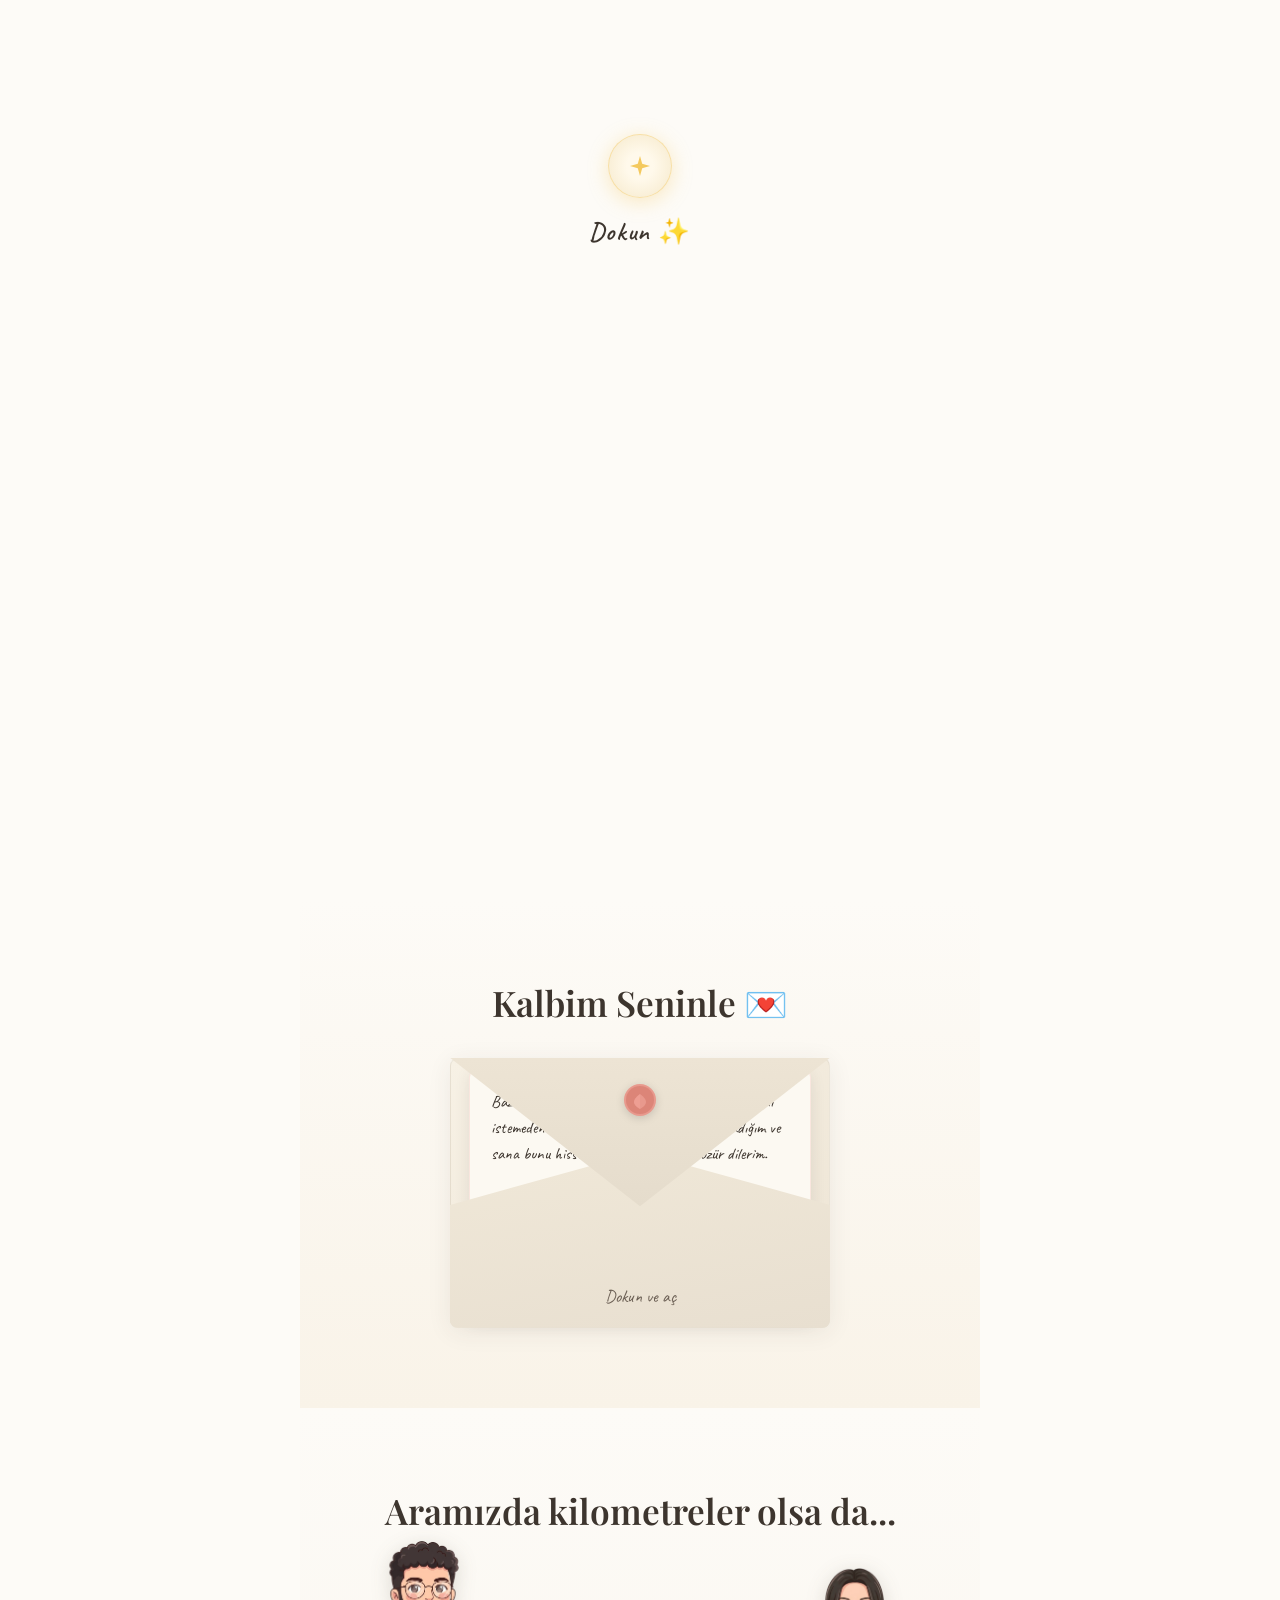
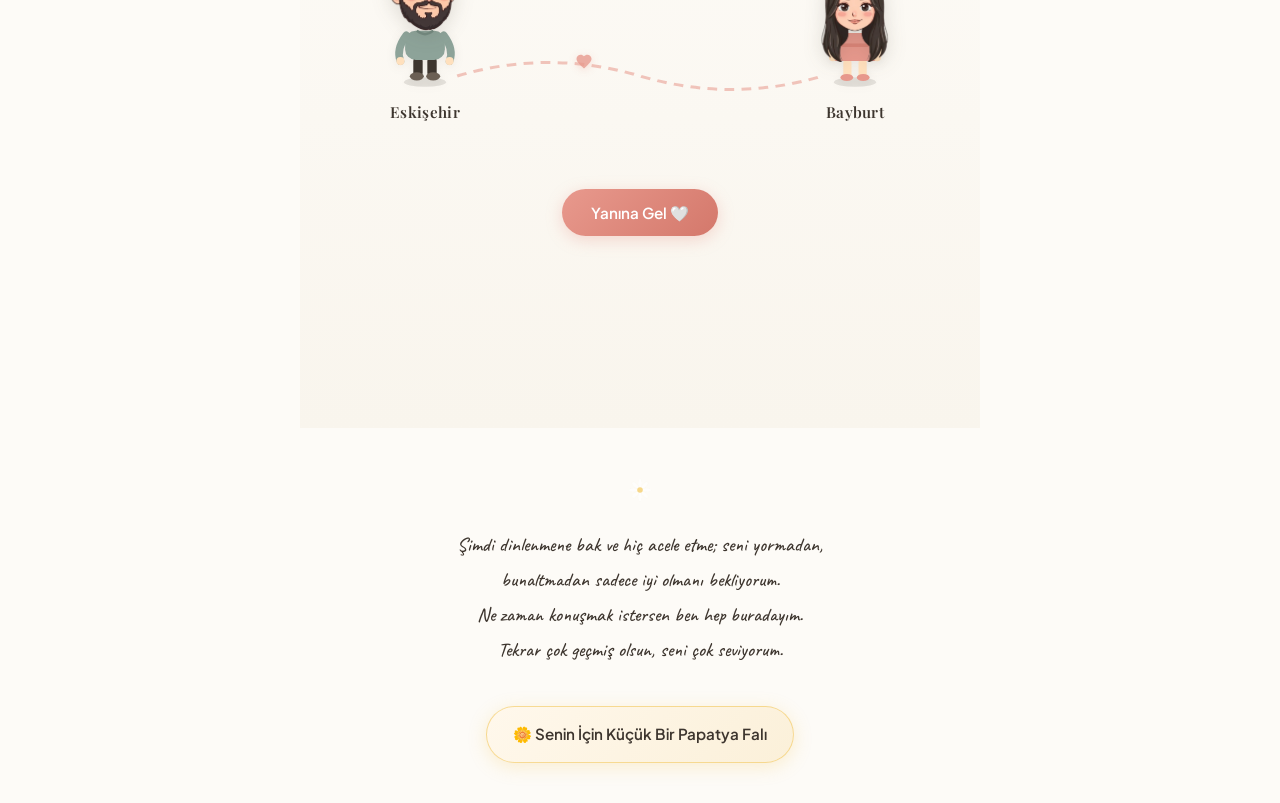
==== commit bea54742: "Add files via upload" ====
--- a/seninicin/index.html
+++ b/seninicin/index.html
@@ -262,38 +262,7 @@
     </div>
   </section>
 
-  <!-- ═══════════════ BÖLÜM 3: Etkileşimli Kartlar ═══════════════ -->
-  <section id="cards-section" class="section cards-section">
-    <h2 class="section-title reveal">Şu An Senin İçin Ne Yapabilirim?</h2>
-
-    <div class="cards-grid reveal">
-      <button class="care-card" data-message="Telefonu bir kenara bırak, gözlerini dinlendir. Ben hiç acele etmeden burada seni bekliyor olacağım.">
-        <span class="card-emoji">🌼</span>
-        <span class="card-label">Biraz dinlenmeye ihtiyacım var</span>
-      </button>
-
-      <button class="care-card" data-message="Aramızda kilometreler olsa da şu an sana sımsıkı sarıldığımı hayal et. Yanına geldiğim ilk an telafi edeceğim.">
-        <span class="card-emoji">🤍</span>
-        <span class="card-label">Sarılmaya ihtiyacım var</span>
-      </button>
-
-      <button class="care-card" data-message="Tek bir mesajın veya çağrın yeter. Ne anlatmak istersen seni dinlemek için buradayım.">
-        <span class="card-emoji">💬</span>
-        <span class="card-label">Konuşmaya ihtiyacım var</span>
-      </button>
-
-      <button class="care-card" data-message="Bunu bilmek bugün alabileceğim en güzel haber olur. Kendine çok iyi bak.">
-        <span class="card-emoji">✨</span>
-        <span class="card-label">İyi olduğumu bilmene ihtiyacım var</span>
-      </button>
-    </div>
-
-    <div class="card-response" id="cardResponse">
-      <p class="response-text" id="responseText"></p>
-    </div>
-  </section>
-
-  <!-- ═══════════════ BÖLÜM 4: Mesafe & Karakter Buluşması ═══════════════ -->
+  <!-- ═══════════════ BÖLÜM 3: Mesafe & Karakter Buluşması ═══════════════ -->
   <section id="distance-section" class="section distance-section">
     <h2 class="section-title reveal">Aramızda kilometreler olsa da...</h2>
 
@@ -415,7 +384,11 @@
         </g>
       </svg>
     </div>
-    <p class="footer-text">Bunu sadece yüzünde küçücük bir tebessüm olsun diye hazırladım.<br>Tekrar çok geçmiş olsun.</p>
+    <p class="footer-text">Şimdi dinlenmene bak ve hiç acele etme; seni yormadan, bunaltmadan sadece iyi olmanı bekliyorum.<br>Ne zaman konuşmak istersen ben hep buradayım.<br>Tekrar çok geçmiş olsun, seni çok seviyorum.</p>
+    
+    <a href="papatyafali.html" class="fortune-link-btn">
+      <span>🌼 Senin İçin Küçük Bir Papatya Falı</span>
+    </a>
   </footer>
 
   <script src="script.js"></script>
--- a/seninicin/style.css
+++ b/seninicin/style.css
@@ -432,96 +432,7 @@
 }
 
 /* ══════════════════════════════════════════
-   BÖLÜM 3: ETKİLEŞİMLİ KARTLAR
-   ══════════════════════════════════════════ */
-
-.cards-section {
-  background: var(--bg-main);
-}
-
-.cards-grid {
-  display: grid;
-  grid-template-columns: 1fr 1fr;
-  gap: 0.85rem;
-  max-width: 400px;
-  margin: 0 auto;
-}
-
-.care-card {
-  display: flex;
-  flex-direction: column;
-  align-items: center;
-  gap: 0.6rem;
-  padding: 1.2rem 0.8rem;
-  background: var(--bg-card);
-  border: 2px solid transparent;
-  border-radius: var(--radius);
-  cursor: pointer;
-  transition: all 0.4s cubic-bezier(0.22, 1, 0.36, 1);
-  box-shadow: var(--shadow-soft);
-  font-family: 'Plus Jakarta Sans', sans-serif;
-  -webkit-tap-highlight-color: transparent;
-}
-
-.care-card:hover,
-.care-card:focus-visible {
-  transform: translateY(-3px);
-  box-shadow: var(--shadow-hover);
-  border-color: var(--yellow);
-}
-
-.care-card.active {
-  border-color: var(--coral);
-  background: linear-gradient(135deg, #FFF8F0, var(--bg-card));
-  transform: scale(0.97);
-}
-
-.card-emoji {
-  font-size: 1.8rem;
-  line-height: 1;
-}
-
-.card-label {
-  font-size: 0.82rem;
-  font-weight: 500;
-  text-align: center;
-  color: var(--text);
-  line-height: 1.4;
-}
-
-/* Card response message */
-.card-response {
-  max-width: 400px;
-  margin: 1.5rem auto 0;
-  overflow: hidden;
-  max-height: 0;
-  opacity: 0;
-  transition: max-height 0.6s cubic-bezier(0.22, 1, 0.36, 1),
-              opacity 0.5s ease,
-              margin 0.4s;
-}
-
-.card-response.show {
-  max-height: 200px;
-  opacity: 1;
-  margin-top: 1.5rem;
-}
-
-.response-text {
-  background: var(--bg-card);
-  padding: 1.2rem 1.4rem;
-  border-radius: var(--radius);
-  font-family: 'Caveat', cursive;
-  font-size: 1.1rem;
-  line-height: 1.6;
-  color: var(--text);
-  text-align: center;
-  border-left: 3px solid var(--coral);
-  box-shadow: var(--shadow-soft);
-}
-
-/* ══════════════════════════════════════════
-   BÖLÜM 4: MESAFE & CHIBI KARAKTER BULUŞMASI
+   BÖLÜM 3: MESAFE & CHIBI KARAKTER BULUŞMASI
    ══════════════════════════════════════════ */
 
 .distance-section {
@@ -927,10 +838,42 @@
 
 .footer-text {
   font-family: 'Caveat', cursive;
-  font-size: 1.1rem;
-  color: var(--text-light);
+  font-size: 1.22rem;
+  color: var(--text);
   line-height: 1.8;
-  max-width: 320px;
+  max-width: 380px;
+  font-weight: 500;
+}
+
+/* Papatya Falı Yönlendirme Butonu */
+.fortune-link-btn {
+  display: inline-flex;
+  align-items: center;
+  justify-content: center;
+  margin-top: 1.4rem;
+  padding: 0.9rem 1.6rem;
+  background: linear-gradient(135deg, #FFF8EC, #FBF0D9);
+  color: var(--text);
+  border: 1.5px solid rgba(244, 201, 93, 0.6);
+  border-radius: 30px;
+  font-family: 'Plus Jakarta Sans', sans-serif;
+  font-size: 0.95rem;
+  font-weight: 600;
+  text-decoration: none;
+  box-shadow: 0 4px 18px rgba(244, 201, 93, 0.25);
+  transition: all 0.3s cubic-bezier(0.22, 1, 0.36, 1);
+  -webkit-tap-highlight-color: transparent;
+}
+
+.fortune-link-btn:hover {
+  transform: translateY(-2px);
+  background: linear-gradient(135deg, #FFF3DF, #F9E7C4);
+  box-shadow: 0 6px 22px rgba(244, 201, 93, 0.4);
+  border-color: var(--yellow);
+}
+
+.fortune-link-btn:active {
+  transform: scale(0.96);
 }
 
 /* ══════════════════════════════════════════
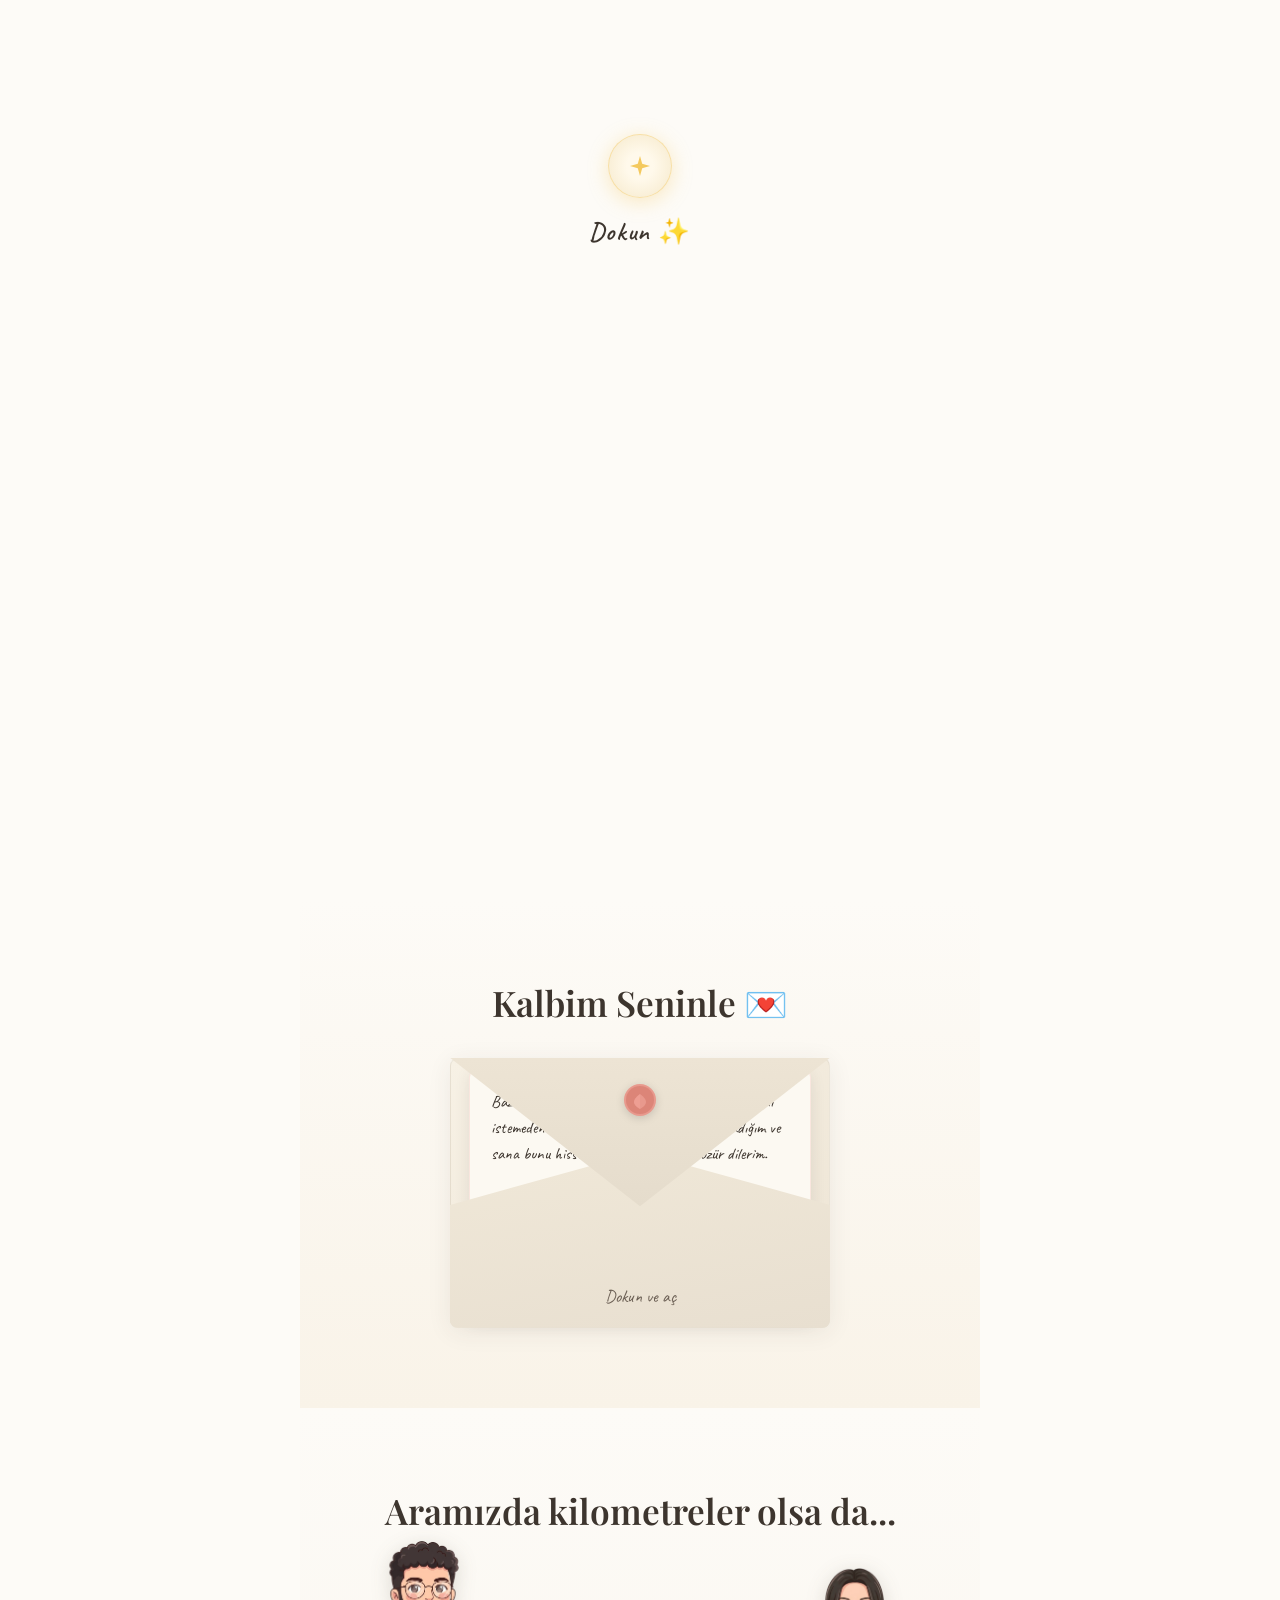
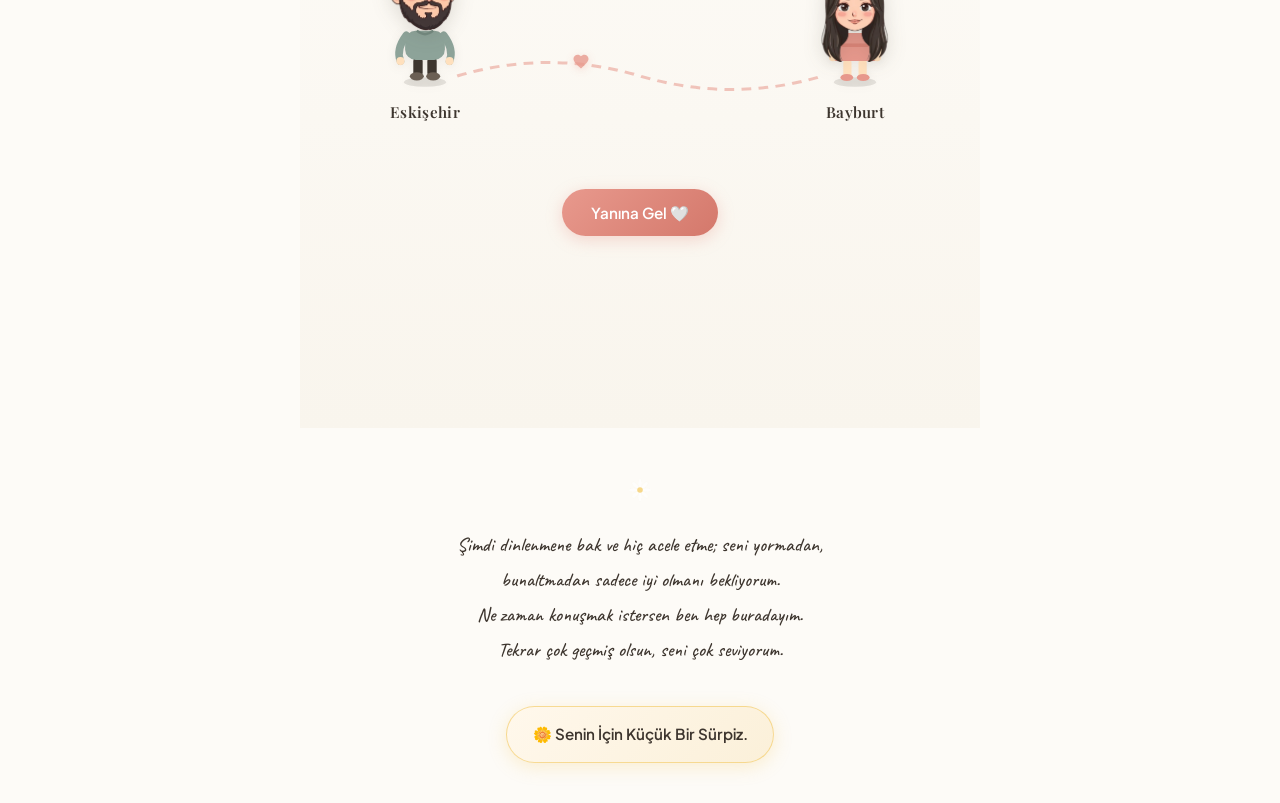
==== commit 81f5e085: "Update index.html" ====
--- a/seninicin/index.html
+++ b/seninicin/index.html
@@ -387,7 +387,7 @@
     <p class="footer-text">Şimdi dinlenmene bak ve hiç acele etme; seni yormadan, bunaltmadan sadece iyi olmanı bekliyorum.<br>Ne zaman konuşmak istersen ben hep buradayım.<br>Tekrar çok geçmiş olsun, seni çok seviyorum.</p>
     
     <a href="papatyafali.html" class="fortune-link-btn">
-      <span>🌼 Senin İçin Küçük Bir Papatya Falı</span>
+      <span>🌼 Senin İçin Küçük Bir Sürpiz.</span>
     </a>
   </footer>
 
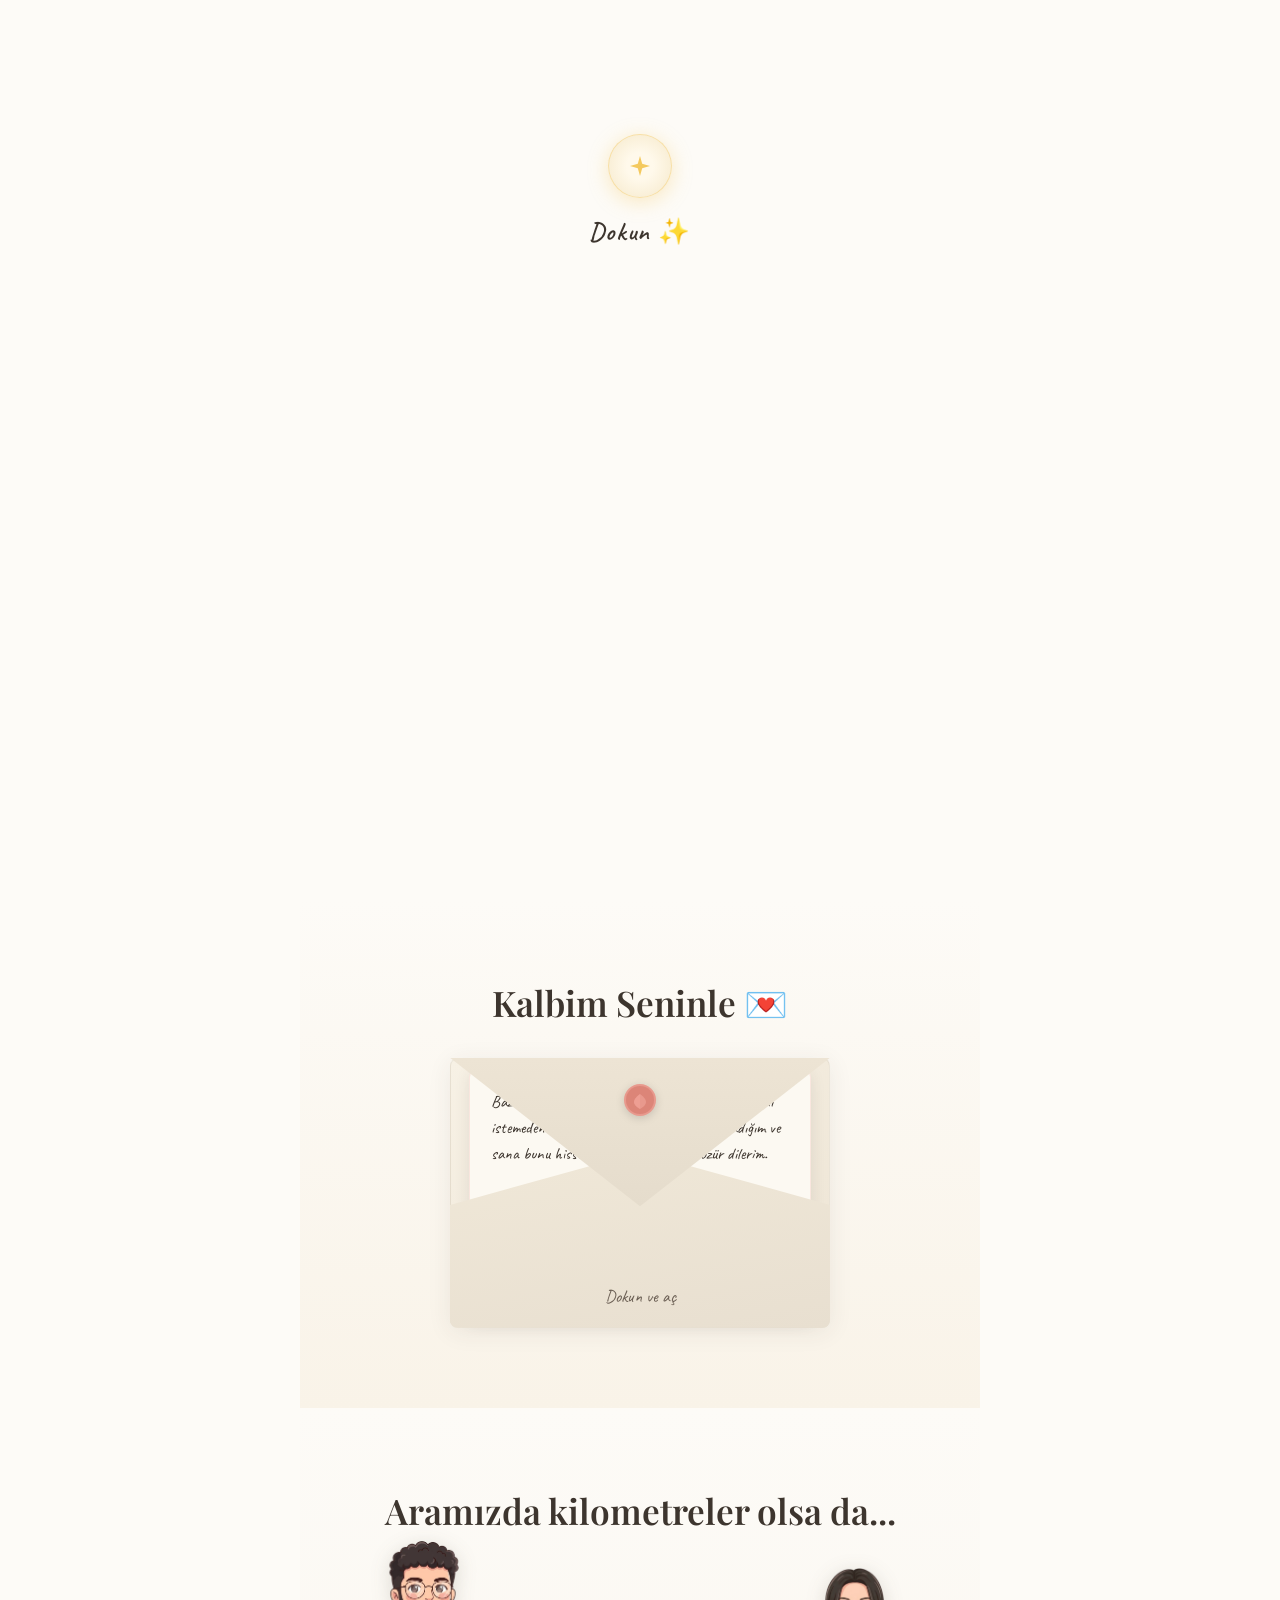
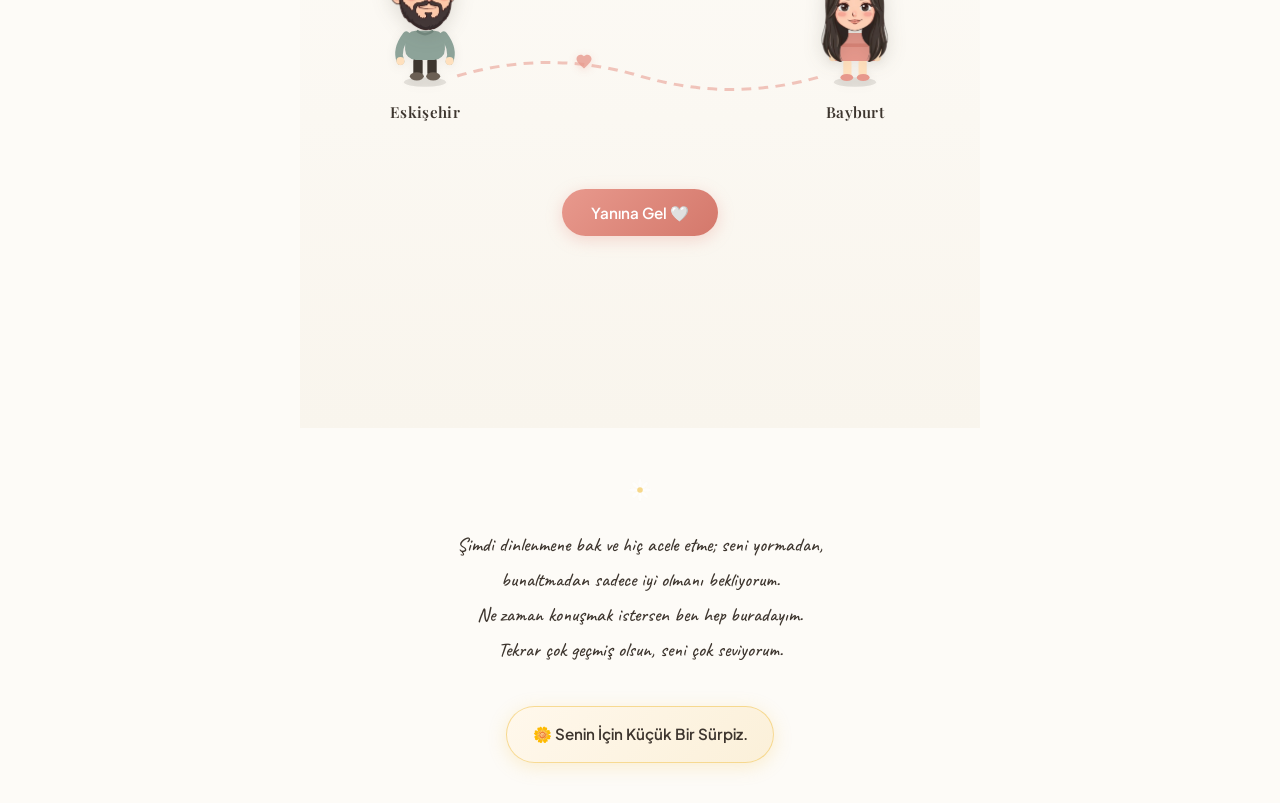
==== commit 58ab461b: "Update index.html" ====
--- a/seninicin/index.html
+++ b/seninicin/index.html
@@ -4,7 +4,7 @@
   <meta charset="UTF-8">
   <meta name="viewport" content="width=device-width, initial-scale=1.0, viewport-fit=cover">
   <meta name="theme-color" content="#FDFBF7">
-  <title>Senin İçin 🌼</title>
+  <title>SENİ SEVİYORUM🌼</title>
   <link rel="preconnect" href="https://fonts.googleapis.com">
   <link rel="preconnect" href="https://fonts.gstatic.com" crossorigin>
   <link href="https://fonts.googleapis.com/css2?family=Caveat:wght@400;600&family=Playfair+Display:ital,wght@0,400;0,600;0,700;1,400;1,600&family=Plus+Jakarta+Sans:wght@300;400;500;600&display=swap" rel="stylesheet">
